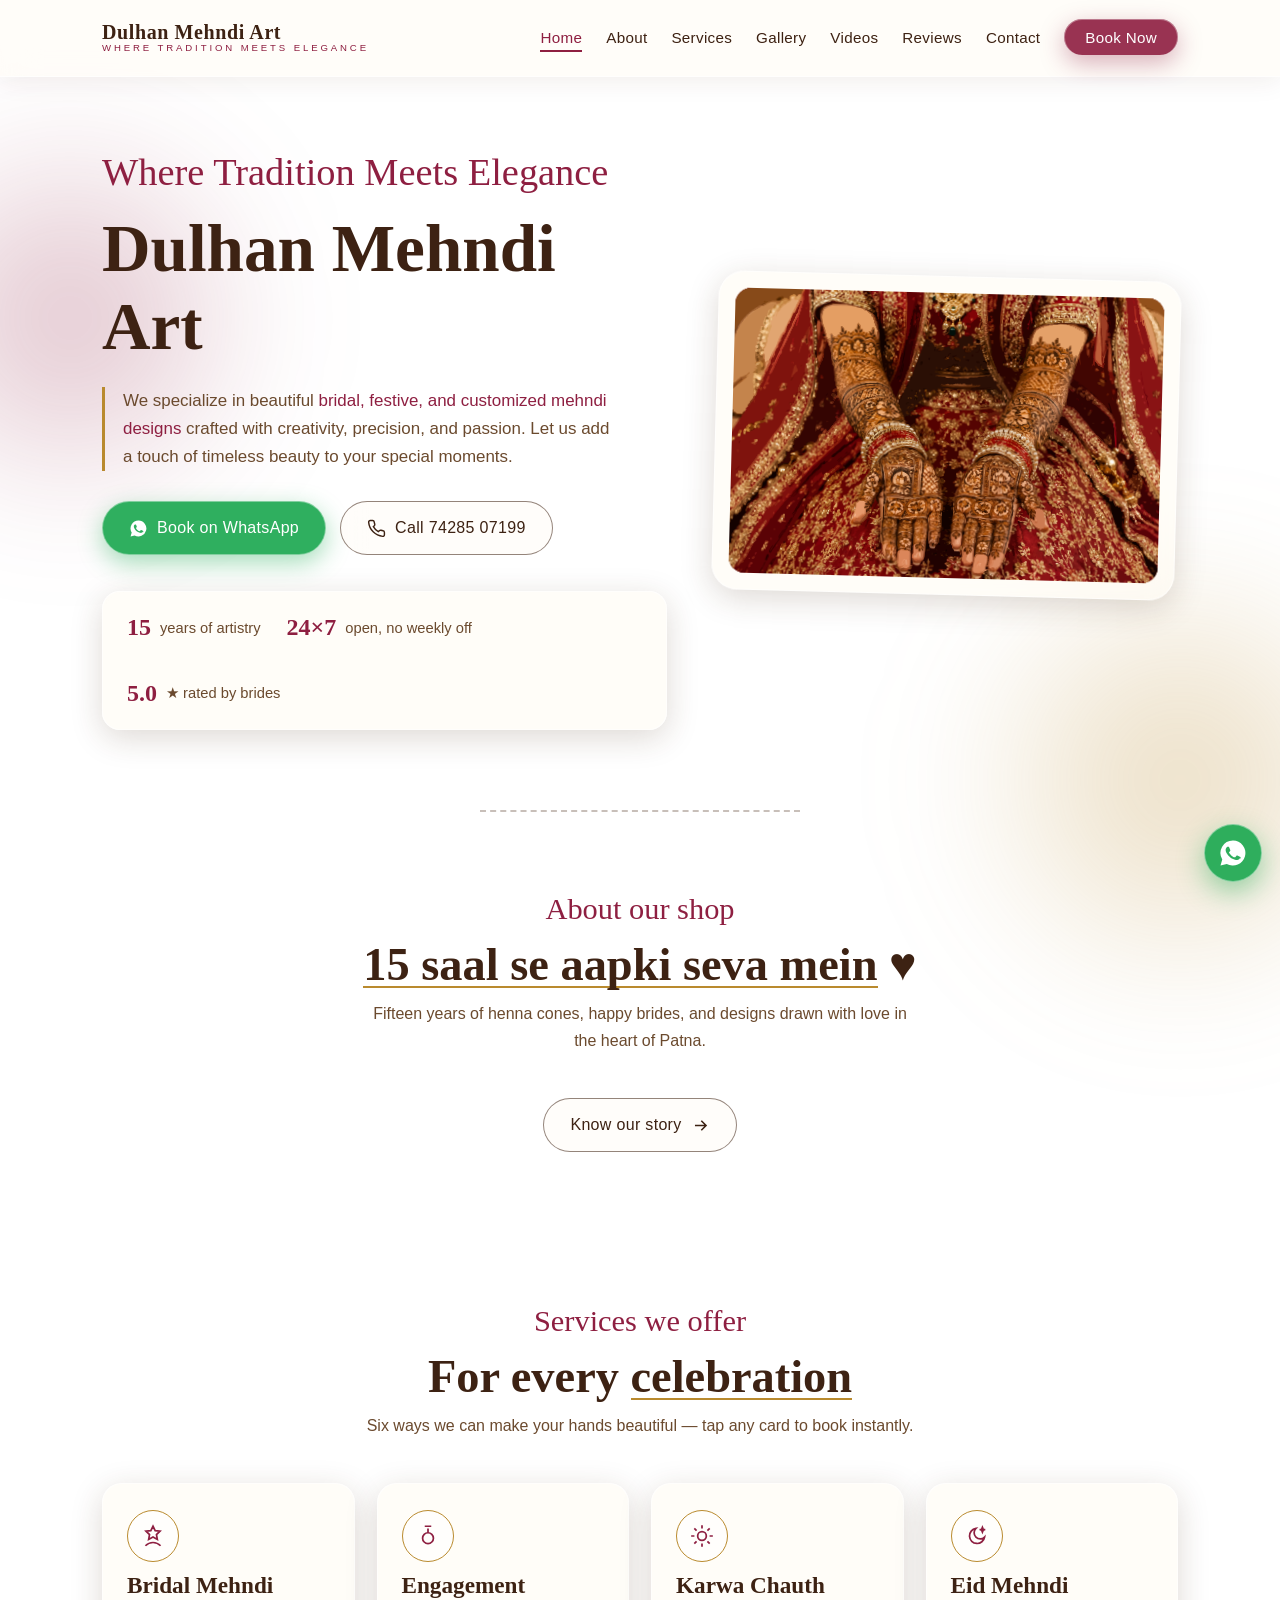
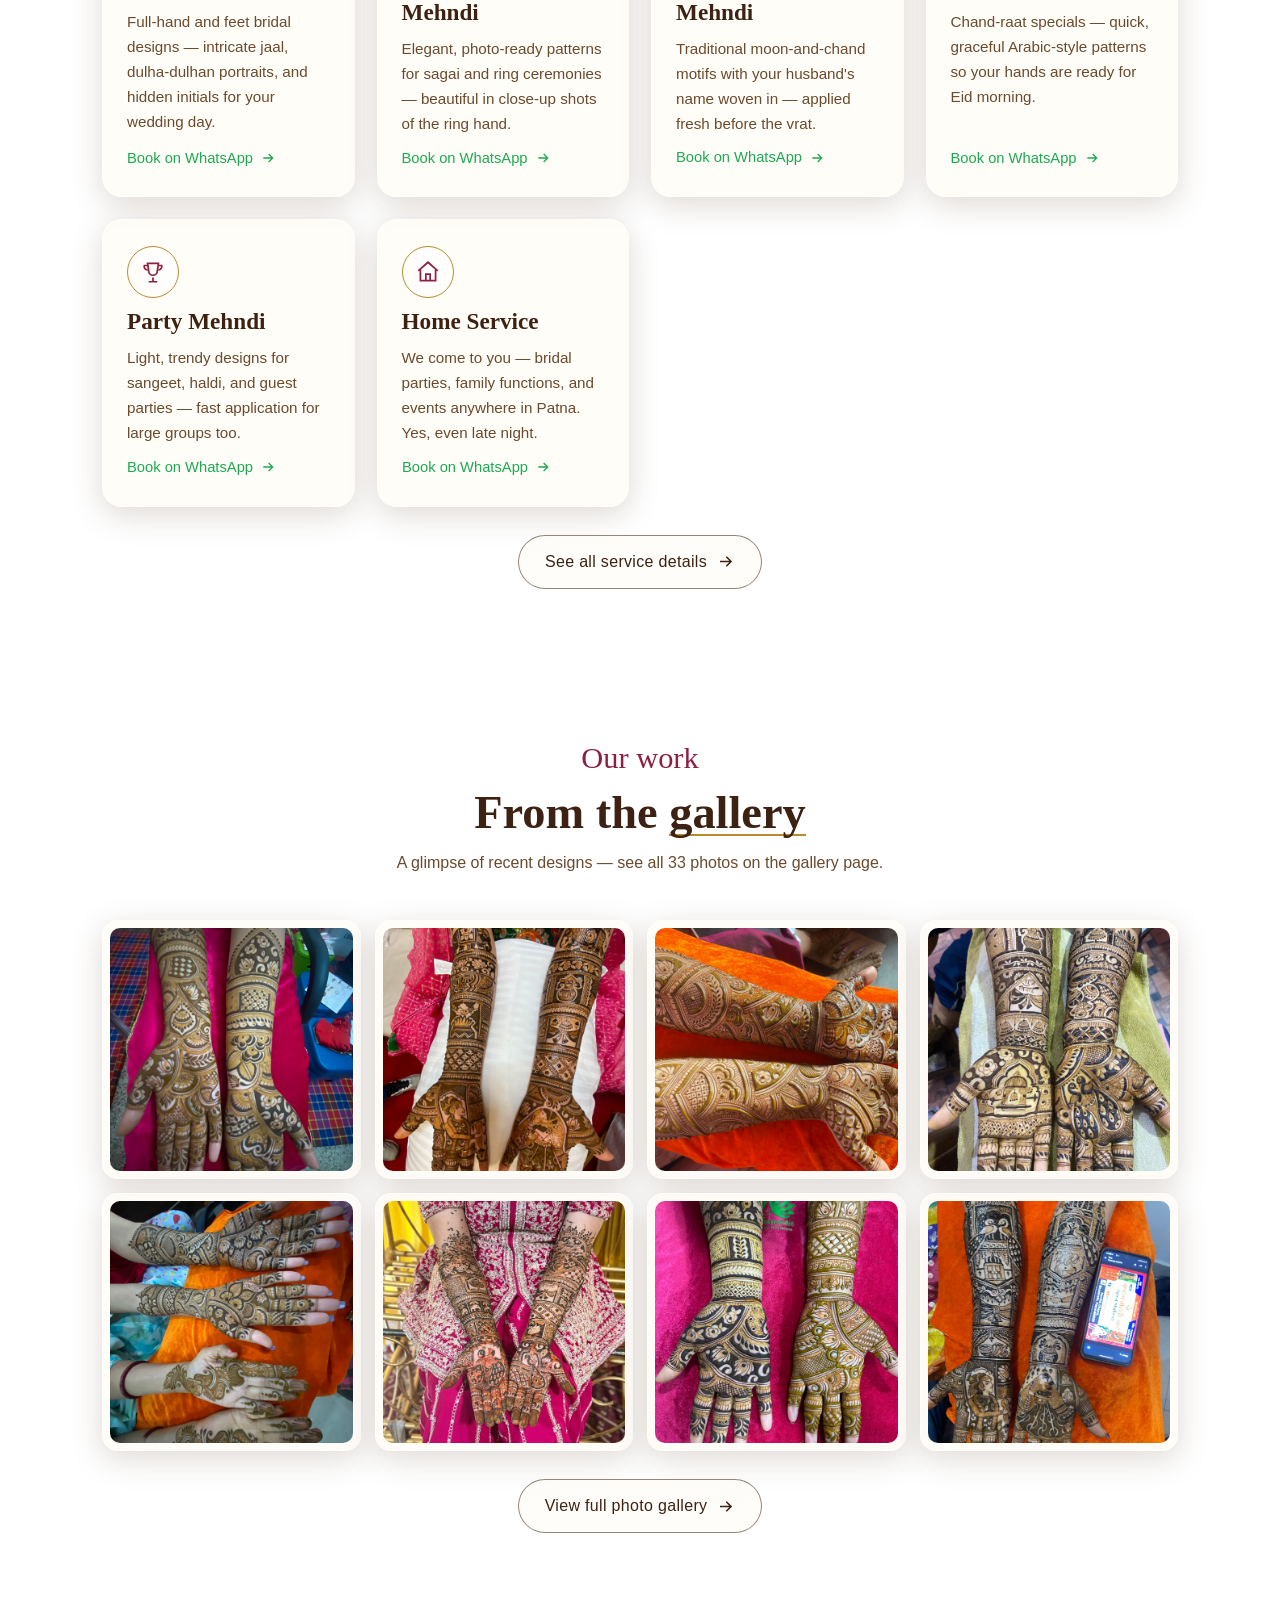
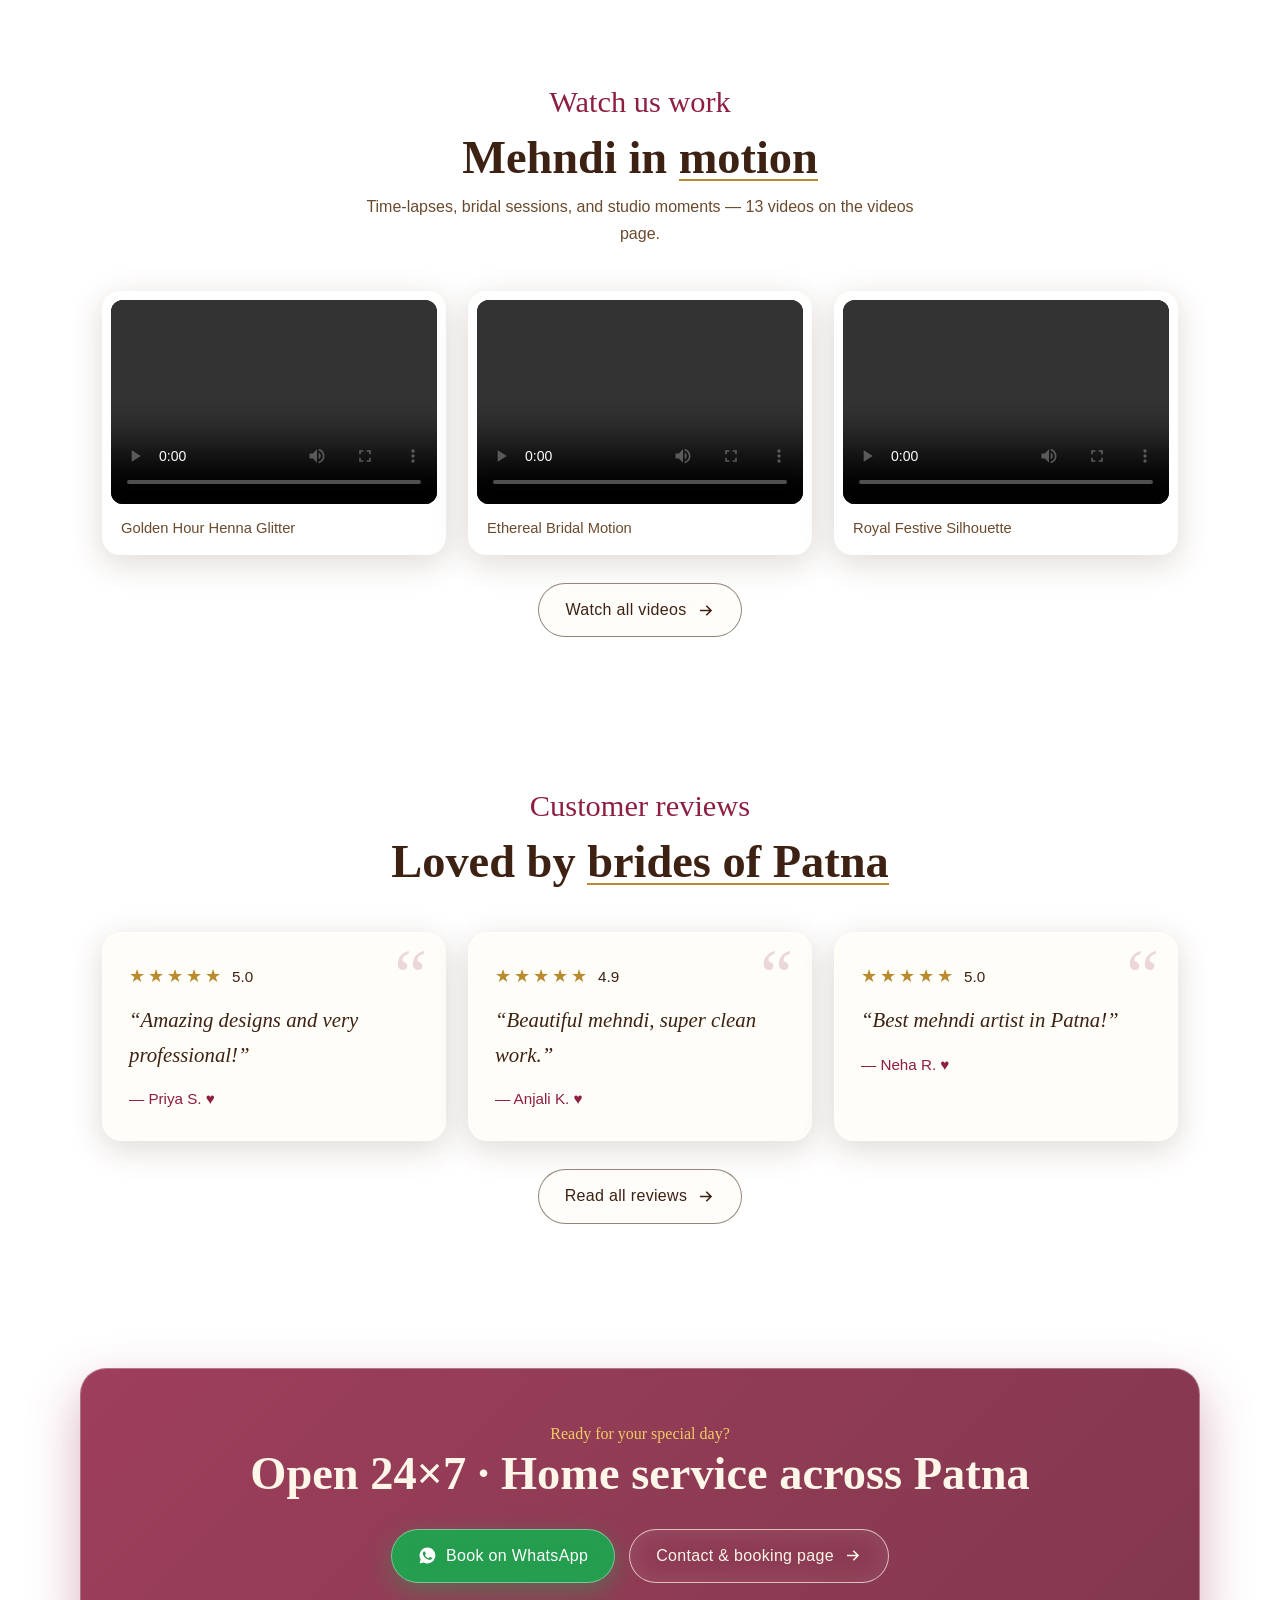
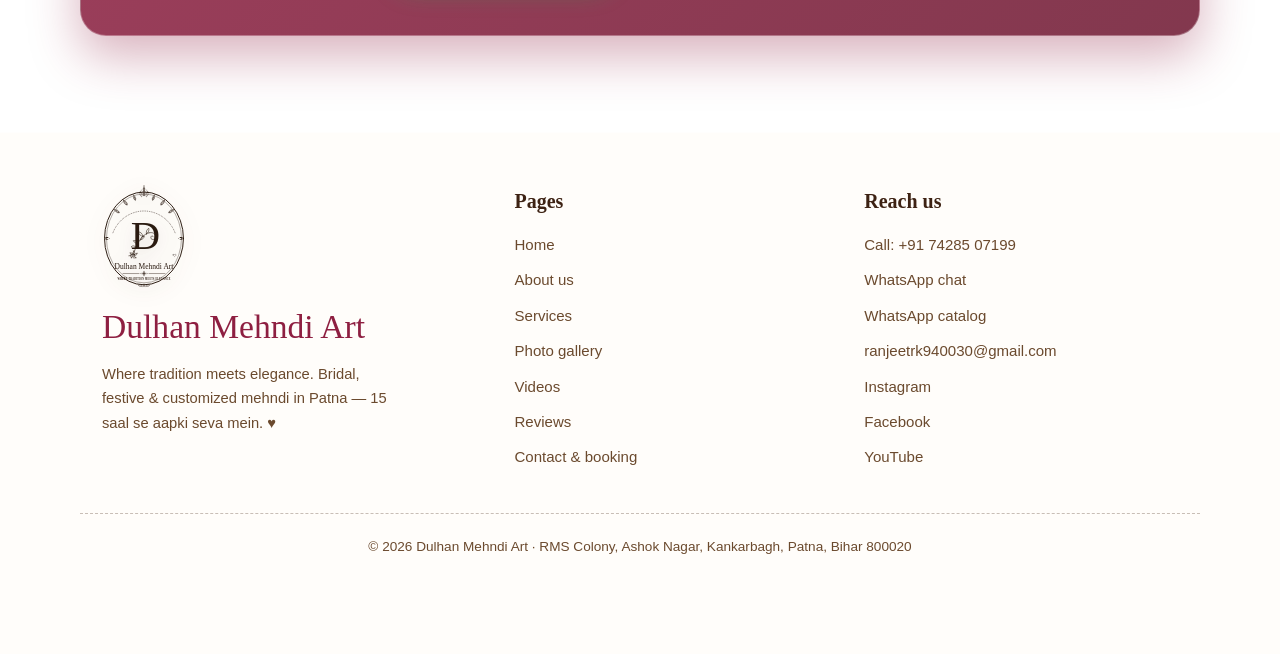
==== index.html @ 2e435063 "Initial project upload" ====
<!DOCTYPE html>
<html lang="en">
<head>
<meta charset="UTF-8">
<meta name="viewport" content="width=device-width, initial-scale=1.0">
<meta http-equiv="Content-Security-Policy" content="default-src 'self'; script-src 'self' https://www.googletagmanager.com; style-src 'self' 'unsafe-inline' https://fonts.googleapis.com; font-src https://fonts.gstatic.com; img-src 'self' data: https://*.googleusercontent.com https://*.google-analytics.com https://*.googletagmanager.com; frame-src 'self'; connect-src 'self' https://*.google-analytics.com https://*.analytics.google.com https://*.googletagmanager.com; object-src 'none'; base-uri 'self'; form-action 'self' https://wa.me">
<meta name="referrer" content="strict-origin-when-cross-origin">
<title>Dulhan Mehndi Art — Best Bridal Mehndi Artist in Patna | Home Service Available</title>
<meta name="description" content="Dulhan Mehndi Art — 15 years of beautiful bridal, engagement, Karwa Chauth, Eid and party mehndi in Patna. Open 24×7, home service available. Book on WhatsApp: +91 74285 07199.">
<meta name="keywords" content="mehndi artist patna, bridal mehndi patna, dulhan mehndi art, henna artist patna, mehndi home service patna">
<meta name="author" content="Dulhan Mehndi Art">
<meta name="robots" content="index, follow, max-image-preview:large">
<meta name="theme-color" content="#8E1F41">
<meta name="google-site-verification" content="PASTE-YOUR-VERIFICATION-CODE-HERE">
<link rel="canonical" href="https://www.dulhanmehndiart.in/">
<meta property="og:title" content="Dulhan Mehndi Art — Best Bridal Mehndi Artist in Patna | Home Service Available">
<meta property="og:description" content="Dulhan Mehndi Art — 15 years of beautiful bridal, engagement, Karwa Chauth, Eid and party mehndi in Patna. Open 24×7, home service available. Book on WhatsApp: +91 74285 07199.">
<meta property="og:type" content="website">
<meta property="og:url" content="https://www.dulhanmehndiart.in/">
<meta property="og:site_name" content="Dulhan Mehndi Art">
<meta property="og:locale" content="en_IN">
<meta property="og:image" content="https://www.dulhanmehndiart.in/og-image.png">
<meta property="og:image:width" content="1200">
<meta property="og:image:height" content="630">
<meta property="og:image:alt" content="Dulhan Mehndi Art — bridal mehndi artist in Patna">
<meta name="twitter:card" content="summary_large_image">
<meta name="twitter:title" content="Dulhan Mehndi Art — Best Bridal Mehndi Artist in Patna | Home Service Available">
<meta name="twitter:description" content="Dulhan Mehndi Art — 15 years of beautiful bridal, engagement, Karwa Chauth, Eid and party mehndi in Patna. Open 24×7, home service available. Book on WhatsApp: +91 74285 07199.">
<meta name="twitter:image" content="https://www.dulhanmehndiart.in/og-image.png">
<link rel="icon" type="image/svg+xml" href="assets/logo.svg">
<link rel="icon" type="image/x-icon" href="favicon.ico" sizes="48x48 32x32 16x16">
<link rel="icon" type="image/png" sizes="32x32" href="favicon-32x32.png">
<link rel="icon" type="image/png" sizes="16x16" href="favicon-16x16.png">
<link rel="apple-touch-icon" sizes="180x180" href="apple-touch-icon.png">
<link rel="manifest" href="site.webmanifest">
<link rel="preconnect" href="https://fonts.googleapis.com">
<link rel="preconnect" href="https://fonts.gstatic.com" crossorigin>
<link href="https://fonts.googleapis.com/css2?family=Cormorant+Garamond:ital,wght@0,400;0,500;0,600;0,700;1,400&family=Great+Vibes&family=Jost:wght@300;400;500;600&display=swap" rel="stylesheet">
<link rel="stylesheet" href="assets/style.css"><script type="application/ld+json">
{
  "@context": "https://schema.org",
  "@type": "BeautySalon",
  "@id": "https://www.dulhanmehndiart.in/#business",
  "name": "Dulhan Mehndi Art",
  "url": "https://www.dulhanmehndiart.in/",
  "image": "https://www.dulhanmehndiart.in/og-image.png",
  "logo": "https://www.dulhanmehndiart.in/android-chrome-512x512.png",
  "description": "Bridal, festive and customized mehndi (henna) designs in Patna. 15 years of experience. Home service available.",
  "telephone": "+917428507199",
  "email": "ranjeetrk940030@gmail.com",
  "address": {"@type": "PostalAddress","streetAddress": "RMS Colony, Ashok Nagar, Kankarbagh","addressLocality": "Patna","addressRegion": "Bihar","postalCode": "800020","addressCountry": "IN"},
  "geo": {"@type": "GeoCoordinates", "latitude": "25.5847", "longitude": "85.1602"},
  "areaServed": {"@type": "City", "name": "Patna"},
  "openingHoursSpecification": {"@type": "OpeningHoursSpecification", "dayOfWeek": ["Monday","Tuesday","Wednesday","Thursday","Friday","Saturday","Sunday"], "opens": "00:00", "closes": "23:59"},
  "priceRange": "\u20b9\u20b9",
  "founder": {"@type": "Person", "name": "Ranjeet"},
  "knowsAbout": ["Bridal Mehndi", "Engagement Mehndi", "Karwa Chauth Mehndi", "Eid Mehndi", "Party Mehndi", "Henna Art"],
  "sameAs": ["https://www.instagram.com/mehndiartistpatna?utm_source=qr&igsh=N3dteWVubmJrcDk3","https://www.facebook.com/share/r/1DQtiEjuzc/","https://www.youtube.com/@MEHNDIARTISTPATNA"]
}
</script>
<script src="assets/ga.js" defer></script>
</head>
<body class="ruled">
<a class="skip-link" href="#main">Skip to main content</a>
<header>
  <div class="wrap nav">
    <a class="brand" href="index.html" aria-label="Dulhan Mehndi Art — home">
      <span class="brand-name">Dulhan Mehndi Art<small>Where tradition meets elegance</small></span>
    </a>
    <button class="menu-btn" id="menuBtn" aria-label="Open menu" aria-expanded="false" aria-controls="navLinks">
      <svg viewBox="0 0 24 24" fill="none" stroke="currentColor" stroke-width="2" stroke-linecap="round"><path d="M3 6h18M3 12h18M3 18h18"/></svg>
    </button>
    <ul class="nav-links" id="navLinks">
      <li><a href="index.html" aria-current="page">Home</a></li><li><a href="about.html">About</a></li><li><a href="services.html">Services</a></li><li><a href="gallery.html">Gallery</a></li><li><a href="videos.html">Videos</a></li><li><a href="reviews.html">Reviews</a></li><li><a href="contact.html">Contact</a></li>
      <li><a class="nav-cta" href="https://wa.me/917428507199?text=Namaste%21%20I%20want%20to%20book%20a%20mehndi%20appointment." target="_blank" rel="noopener noreferrer">Book Now</a></li>
    </ul>
  </div>
</header>
<main id="main">
<section class="hero" id="home">
  <div class="wrap hero-grid">
    <div>
      <span class="script script-line">Where Tradition Meets Elegance</span>
      <h1>Dulhan Mehndi Art</h1>
      <p class="hero-quote">We specialize in beautiful <strong>bridal, festive, and customized mehndi designs</strong> crafted with creativity, precision, and passion. Let us add a touch of timeless beauty to your special moments.</p>
      <div class="hero-ctas">
        <a class="btn btn-wa" href="https://wa.me/917428507199?text=Namaste%21%20I%20want%20to%20book%20a%20mehndi%20appointment." target="_blank" rel="noopener noreferrer"><svg viewBox="0 0 24 24" fill="currentColor" aria-hidden="true"><path d="M12 2a10 10 0 0 0-8.6 15.1L2 22l5-1.3A10 10 0 1 0 12 2Zm5.4 14.1c-.2.7-1.3 1.3-1.9 1.4-.5.1-1.1.1-1.8-.1-.4-.1-.9-.3-1.6-.6-2.9-1.2-4.7-4.1-4.9-4.3-.1-.2-1.1-1.5-1.1-2.9s.7-2 1-2.3c.2-.3.5-.3.7-.3h.5c.2 0 .4 0 .6.4l.9 2.1c.1.2.1.4 0 .6l-.4.6-.4.5c-.1.1-.3.3-.1.6.2.3.8 1.3 1.7 2.1 1.2 1.1 2.2 1.4 2.5 1.5.3.1.5.1.7-.1l1-1.2c.2-.3.4-.2.7-.1l2 .9c.3.2.5.2.6.4 0 .1 0 .7-.2 1.3Z"/></svg> Book on WhatsApp</a>
        <a class="btn btn-outline" href="tel:+917428507199"><svg viewBox="0 0 24 24" fill="none" stroke="currentColor" stroke-width="1.8" aria-hidden="true"><path d="M22 16.9v3a2 2 0 0 1-2.2 2A19.8 19.8 0 0 1 2.1 4.2 2 2 0 0 1 4.1 2h3a2 2 0 0 1 2 1.7c.13.9.35 1.8.66 2.6a2 2 0 0 1-.45 2.1L8 9.7a16 16 0 0 0 6.3 6.3l1.3-1.3a2 2 0 0 1 2.1-.45c.84.31 1.71.53 2.6.66A2 2 0 0 1 22 16.9Z"/></svg> Call 74285 07199</a>
      </div>
      <div class="hero-badges glass">
        <span class="badge"><b>15</b> years of artistry</span>
        <span class="badge"><b>24&times;7</b> open, no weekly off</span>
        <span class="badge"><b>5.0</b> &#9733; rated by brides</span>
      </div>
    </div>
    <div class="hero-art glass-frame">
      <img src="assets/dulhan.svg" alt="Illustration of a dulhan (bride) in a maroon dupatta showing mehndi-covered palms" width="520" height="640" fetchpriority="high">
    </div>
  </div>
</section>

<hr class="divider">

<section class="about">
  <div class="wrap">
    <div class="sec-head">
      <span class="eyebrow">About our shop</span>
      <h2 class="sec-title"><span class="hand-u">15 saal se aapki seva mein</span> &#9829;</h2>
      <p>Fifteen years of henna cones, happy brides, and designs drawn with love in the heart of Patna.</p>
    </div>
    <div class="center"><a class="btn btn-outline" href="about.html">Know our story <svg viewBox="0 0 24 24" fill="none" stroke="currentColor" stroke-width="2" aria-hidden="true"><path d="M5 12h14M13 6l6 6-6 6"/></svg></a></div>
  </div>
</section>

<section>
  <div class="wrap">
    <div class="sec-head">
      <span class="eyebrow">Services we offer</span>
      <h2 class="sec-title">For every <span class="hand-u">celebration</span></h2>
      <p>Six ways we can make your hands beautiful — tap any card to book instantly.</p>
    </div>
    <div class="services-grid"><div class="svc">
  <span class="svc-icon"><svg viewBox="0 0 24 24" fill="none" stroke="currentColor" stroke-width="1.6"><path d="M12 3l2 4 4.5.5-3.3 3.2.8 4.5L12 13l-4 2.2.8-4.5L5.5 7.5 10 7l2-4Z"/><path d="M5 21c2-2 4-3 7-3s5 1 7 3"/></svg></span>
  <h3>Bridal Mehndi</h3>
  <p>Full-hand and feet bridal designs — intricate jaal, dulha-dulhan portraits, and hidden initials for your wedding day.</p>
  <a href="https://wa.me/917428507199?text=Namaste%21%20I%20want%20to%20book%20Bridal%20Mehndi." target="_blank" rel="noopener noreferrer">Book on WhatsApp <svg viewBox="0 0 24 24" fill="none" stroke="currentColor" stroke-width="2" aria-hidden="true"><path d="M5 12h14M13 6l6 6-6 6"/></svg></a>
</div><div class="svc">
  <span class="svc-icon"><svg viewBox="0 0 24 24" fill="none" stroke="currentColor" stroke-width="1.6"><circle cx="12" cy="14" r="5"/><path d="M12 9V5M9 3h6"/></svg></span>
  <h3>Engagement Mehndi</h3>
  <p>Elegant, photo-ready patterns for sagai and ring ceremonies — beautiful in close-up shots of the ring hand.</p>
  <a href="https://wa.me/917428507199?text=Namaste%21%20I%20want%20to%20book%20Engagement%20Mehndi." target="_blank" rel="noopener noreferrer">Book on WhatsApp <svg viewBox="0 0 24 24" fill="none" stroke="currentColor" stroke-width="2" aria-hidden="true"><path d="M5 12h14M13 6l6 6-6 6"/></svg></a>
</div><div class="svc">
  <span class="svc-icon"><svg viewBox="0 0 24 24" fill="none" stroke="currentColor" stroke-width="1.6"><circle cx="12" cy="12" r="4"/><path d="M12 2v3M12 19v3M2 12h3M19 12h3M4.9 4.9l2.1 2.1M17 17l2.1 2.1M19.1 4.9L17 7M7 17l-2.1 2.1"/></svg></span>
  <h3>Karwa Chauth Mehndi</h3>
  <p>Traditional moon-and-chand motifs with your husband's name woven in — applied fresh before the vrat.</p>
  <a href="https://wa.me/917428507199?text=Namaste%21%20I%20want%20to%20book%20Karwa%20Chauth%20Mehndi." target="_blank" rel="noopener noreferrer">Book on WhatsApp <svg viewBox="0 0 24 24" fill="none" stroke="currentColor" stroke-width="2" aria-hidden="true"><path d="M5 12h14M13 6l6 6-6 6"/></svg></a>
</div><div class="svc">
  <span class="svc-icon"><svg viewBox="0 0 24 24" fill="none" stroke="currentColor" stroke-width="1.6"><path d="M19 13A7 7 0 1 1 11 5a5.5 5.5 0 0 0 8 8Z"/><path d="M17 4l.7 1.8L19.5 6l-1.8.7L17 8.5l-.7-1.8L14.5 6l1.8-.2L17 4Z"/></svg></span>
  <h3>Eid Mehndi</h3>
  <p>Chand-raat specials — quick, graceful Arabic-style patterns so your hands are ready for Eid morning.</p>
  <a href="https://wa.me/917428507199?text=Namaste%21%20I%20want%20to%20book%20Eid%20Mehndi." target="_blank" rel="noopener noreferrer">Book on WhatsApp <svg viewBox="0 0 24 24" fill="none" stroke="currentColor" stroke-width="2" aria-hidden="true"><path d="M5 12h14M13 6l6 6-6 6"/></svg></a>
</div><div class="svc">
  <span class="svc-icon"><svg viewBox="0 0 24 24" fill="none" stroke="currentColor" stroke-width="1.6"><path d="M8 21h8M12 17v4M7 4h10l-1 7a4 4 0 0 1-8 0L7 4Z"/><path d="M7 6H4a3 3 0 0 0 3 4M17 6h3a3 3 0 0 1-3 4"/></svg></span>
  <h3>Party Mehndi</h3>
  <p>Light, trendy designs for sangeet, haldi, and guest parties — fast application for large groups too.</p>
  <a href="https://wa.me/917428507199?text=Namaste%21%20I%20want%20to%20book%20Party%20Mehndi." target="_blank" rel="noopener noreferrer">Book on WhatsApp <svg viewBox="0 0 24 24" fill="none" stroke="currentColor" stroke-width="2" aria-hidden="true"><path d="M5 12h14M13 6l6 6-6 6"/></svg></a>
</div><div class="svc">
  <span class="svc-icon"><svg viewBox="0 0 24 24" fill="none" stroke="currentColor" stroke-width="1.6"><path d="M3 11l9-8 9 8"/><path d="M5 10v10h14V10"/><path d="M10 20v-6h4v6"/></svg></span>
  <h3>Home Service</h3>
  <p>We come to you — bridal parties, family functions, and events anywhere in Patna. Yes, even late night.</p>
  <a href="https://wa.me/917428507199?text=Namaste%21%20I%20want%20to%20book%20Home%20Service." target="_blank" rel="noopener noreferrer">Book on WhatsApp <svg viewBox="0 0 24 24" fill="none" stroke="currentColor" stroke-width="2" aria-hidden="true"><path d="M5 12h14M13 6l6 6-6 6"/></svg></a>
</div></div>
    <div class="center mt"><a class="btn btn-outline" href="services.html">See all service details <svg viewBox="0 0 24 24" fill="none" stroke="currentColor" stroke-width="2" aria-hidden="true"><path d="M5 12h14M13 6l6 6-6 6"/></svg></a></div>
  </div>
</section>

<section class="gallery">
  <div class="wrap">
    <div class="sec-head">
      <span class="eyebrow">Our work</span>
      <h2 class="sec-title">From the <span class="hand-u">gallery</span></h2>
      <p>A glimpse of recent designs — see all 33 photos on the gallery page.</p>
    </div>
    <div class="gp-grid"><a class="gp" href="gallery.html"><img loading="lazy" alt="Mehndi design preview 1" src="assets/photos/Classic_Bridal_Cuff_Art.jpg" data-ph="1"></a><a class="gp" href="gallery.html"><img loading="lazy" alt="Mehndi design preview 2" src="assets/photos/Contemporary_Minimalist_Henna.jpg" data-ph="1"></a><a class="gp" href="gallery.html"><img loading="lazy" alt="Mehndi design preview 3" src="assets/photos/Ethereal_Peacock_Motif_Design.jpg" data-ph="1"></a><a class="gp" href="gallery.html"><img loading="lazy" alt="Mehndi design preview 4" src="assets/photos/Graceful_Vine_Forearm_Art.jpg" data-ph="1"></a><a class="gp" href="gallery.html"><img loading="lazy" alt="Mehndi design preview 5" src="assets/photos/Intricate_Radha_Krishna_Saga.jpg" data-ph="1"></a><a class="gp" href="gallery.html"><img loading="lazy" alt="Mehndi design preview 6" src="assets/photos/Majestic_Mandala_Hand_Art.jpg" data-ph="1"></a><a class="gp" href="gallery.html"><img loading="lazy" alt="Mehndi design preview 7" src="assets/photos/Royal Lotus Architecture.jpg" data-ph="1"></a><a class="gp" href="gallery.html"><img loading="lazy" alt="Mehndi design preview 8" src="assets/photos/The Royal Wedding Saga.jpg" data-ph="1"></a></div>
    <div class="center mt"><a class="btn btn-outline" href="gallery.html">View full photo gallery <svg viewBox="0 0 24 24" fill="none" stroke="currentColor" stroke-width="2" aria-hidden="true"><path d="M5 12h14M13 6l6 6-6 6"/></svg></a></div>
  </div>
</section>

<section>
  <div class="wrap">
    <div class="sec-head">
      <span class="eyebrow">Watch us work</span>
      <h2 class="sec-title">Mehndi in <span class="hand-u">motion</span></h2>
      <p>Time-lapses, bridal sessions, and studio moments — 13 videos on the videos page.</p>
    </div>
    <div class="vid-embed-grid"><div class="vframe"><video controls preload="metadata" playsinline src="assets/videos/Golden Hour Henna Glitter.mp4" title="Golden Hour Henna Glitter"></video><p>Golden Hour Henna Glitter</p></div><div class="vframe"><video controls preload="metadata" playsinline src="assets/videos/Ethereal Bridal Motion.mp4" title="Ethereal Bridal Motion"></video><p>Ethereal Bridal Motion</p></div><div class="vframe"><video controls preload="metadata" playsinline src="assets/videos/Royal Festive Silhouette.mp4" title="Royal Festive Silhouette"></video><p>Royal Festive Silhouette</p></div></div>
    <div class="center mt"><a class="btn btn-outline" href="videos.html">Watch all videos <svg viewBox="0 0 24 24" fill="none" stroke="currentColor" stroke-width="2" aria-hidden="true"><path d="M5 12h14M13 6l6 6-6 6"/></svg></a></div>
  </div>
</section>

<section class="timings">
  <div class="wrap">
    <div class="sec-head">
      <span class="eyebrow">Customer reviews</span>
      <h2 class="sec-title">Loved by <span class="hand-u">brides of Patna</span></h2>
    </div>
    <div class="reviews-grid">
  <div class="review"><div class="stars" aria-label="Rated 5.0 out of 5">&#9733;&#9733;&#9733;&#9733;&#9733;<b>5.0</b></div><blockquote>&ldquo;Amazing designs and very professional!&rdquo;</blockquote><cite>&mdash; Priya S. &#9829;</cite></div>
  <div class="review"><div class="stars" aria-label="Rated 4.9 out of 5">&#9733;&#9733;&#9733;&#9733;&#9733;<b>4.9</b></div><blockquote>&ldquo;Beautiful mehndi, super clean work.&rdquo;</blockquote><cite>&mdash; Anjali K. &#9829;</cite></div>
  <div class="review"><div class="stars" aria-label="Rated 5.0 out of 5">&#9733;&#9733;&#9733;&#9733;&#9733;<b>5.0</b></div><blockquote>&ldquo;Best mehndi artist in Patna!&rdquo;</blockquote><cite>&mdash; Neha R. &#9829;</cite></div>
</div>
    <div class="center mt"><a class="btn btn-outline" href="reviews.html">Read all reviews <svg viewBox="0 0 24 24" fill="none" stroke="currentColor" stroke-width="2" aria-hidden="true"><path d="M5 12h14M13 6l6 6-6 6"/></svg></a></div>
  </div>
</section>

<section class="cta-strip">
  <div class="wrap center">
    <span class="script script-line">Ready for your special day?</span>
    <h2 class="sec-title">Open 24&times;7 &middot; Home service across Patna</h2>
    <div class="hero-ctas center-flex mt">
      <a class="btn btn-wa" href="https://wa.me/917428507199?text=Namaste%21%20I%20want%20to%20book%20a%20mehndi%20appointment." target="_blank" rel="noopener noreferrer"><svg viewBox="0 0 24 24" fill="currentColor" aria-hidden="true"><path d="M12 2a10 10 0 0 0-8.6 15.1L2 22l5-1.3A10 10 0 1 0 12 2Zm5.4 14.1c-.2.7-1.3 1.3-1.9 1.4-.5.1-1.1.1-1.8-.1-.4-.1-.9-.3-1.6-.6-2.9-1.2-4.7-4.1-4.9-4.3-.1-.2-1.1-1.5-1.1-2.9s.7-2 1-2.3c.2-.3.5-.3.7-.3h.5c.2 0 .4 0 .6.4l.9 2.1c.1.2.1.4 0 .6l-.4.6-.4.5c-.1.1-.3.3-.1.6.2.3.8 1.3 1.7 2.1 1.2 1.1 2.2 1.4 2.5 1.5.3.1.5.1.7-.1l1-1.2c.2-.3.4-.2.7-.1l2 .9c.3.2.5.2.6.4 0 .1 0 .7-.2 1.3Z"/></svg> Book on WhatsApp</a>
      <a class="btn btn-outline" href="contact.html">Contact &amp; booking page <svg viewBox="0 0 24 24" fill="none" stroke="currentColor" stroke-width="2" aria-hidden="true"><path d="M5 12h14M13 6l6 6-6 6"/></svg></a>
    </div>
  </div>
</section>
</main>
<footer>
  <div class="wrap foot-grid">
    <div class="foot-brand">
      <img class="foot-logo" src="assets/logo.svg" alt="" width="84" height="104" loading="lazy" decoding="async">
      <span class="script">Dulhan Mehndi Art</span>
      <p>Where tradition meets elegance. Bridal, festive &amp; customized mehndi in Patna — 15 saal se aapki seva mein. &#9829;</p>
    </div>
    <div>
      <h4>Pages</h4>
      <ul>
        <li><a href="index.html">Home</a></li>
        <li><a href="about.html">About us</a></li>
        <li><a href="services.html">Services</a></li>
        <li><a href="gallery.html">Photo gallery</a></li>
        <li><a href="videos.html">Videos</a></li>
        <li><a href="reviews.html">Reviews</a></li>
        <li><a href="contact.html">Contact &amp; booking</a></li>
      </ul>
    </div>
    <div>
      <h4>Reach us</h4>
      <ul>
        <li><a href="tel:+917428507199">Call: +91 74285 07199</a></li>
        <li><a href="https://wa.me/917428507199" target="_blank" rel="noopener noreferrer">WhatsApp chat</a></li>
        <li><a href="https://wa.me/c/917428507199" target="_blank" rel="noopener noreferrer">WhatsApp catalog</a></li>
        <li><a href="mailto:ranjeetrk940030@gmail.com">ranjeetrk940030@gmail.com</a></li>
        <li><a href="https://www.instagram.com/mehndiartistpatna?utm_source=qr&igsh=N3dteWVubmJrcDk3" target="_blank" rel="noopener noreferrer">Instagram</a></li>
        <li><a href="https://www.facebook.com/share/r/1DQtiEjuzc/" target="_blank" rel="noopener noreferrer">Facebook</a></li>
        <li><a href="https://www.youtube.com/@MEHNDIARTISTPATNA" target="_blank" rel="noopener noreferrer">YouTube</a></li>
      </ul>
    </div>
  </div>
  <p class="wrap copyright">&copy; <span id="year"></span> Dulhan Mehndi Art &middot; RMS Colony, Ashok Nagar, Kankarbagh, Patna, Bihar 800020</p>
</footer>
<a class="wa-float" href="https://wa.me/917428507199?text=Namaste%21%20I%20want%20to%20book%20a%20mehndi%20appointment." target="_blank" rel="noopener noreferrer" aria-label="Chat on WhatsApp"><svg viewBox="0 0 24 24" fill="currentColor" aria-hidden="true"><path d="M12 2a10 10 0 0 0-8.6 15.1L2 22l5-1.3A10 10 0 1 0 12 2Zm5.4 14.1c-.2.7-1.3 1.3-1.9 1.4-.5.1-1.1.1-1.8-.1-.4-.1-.9-.3-1.6-.6-2.9-1.2-4.7-4.1-4.9-4.3-.1-.2-1.1-1.5-1.1-2.9s.7-2 1-2.3c.2-.3.5-.3.7-.3h.5c.2 0 .4 0 .6.4l.9 2.1c.1.2.1.4 0 .6l-.4.6-.4.5c-.1.1-.3.3-.1.6.2.3.8 1.3 1.7 2.1 1.2 1.1 2.2 1.4 2.5 1.5.3.1.5.1.7-.1l1-1.2c.2-.3.4-.2.7-.1l2 .9c.3.2.5.2.6.4 0 .1 0 .7-.2 1.3Z"/></svg></a>
<a class="book-bar" href="https://wa.me/917428507199?text=Namaste%21%20I%20want%20to%20book%20a%20mehndi%20appointment." target="_blank" rel="noopener noreferrer">&#9829; Book your mehndi on WhatsApp</a>
<script src="assets/main.js" defer></script>
</body>
</html>
---- assets/style.css ----
/* ============================================================
   Dulhan Mehndi Art — glassmorphism theme
   Frosted glass cards floating over a warm henna-toned gradient
   ============================================================ */
:root {
  --ink: #3d2213;
  --ink-soft: #6b4a2e;
  --maroon: #8e1f41;
  --maroon-deep: #6e1731;
  --gold: #b98a2e;
  --leaf: #5a7248;
  --wa: #1ea952;
  --glass: rgba(255, 251, 243, 0.55);
  --glass-strong: rgba(255, 251, 243, 0.72);
  --glass-border: rgba(255, 255, 255, 0.65);
  --glass-shadow: 0 8px 32px rgba(74, 44, 23, 0.18);
  --blur: blur(16px);
}
* {
  margin: 0;
  padding: 0;
  box-sizing: border-box;
}
html {
  scroll-behavior: smooth;
}
@media (prefers-reduced-motion: reduce) {
  html {
    scroll-behavior: auto;
  }
  *,
  *::before,
  *::after {
    animation-duration: 0.01ms !important;
    animation-iteration-count: 1 !important;
    transition-duration: 0.01ms !important;
  }
}
body {
  font-family: "Jost", sans-serif;
  font-weight: 300;
  color: var(--ink);
  line-height: 1.65;
  overflow-x: hidden;
  min-block-size: 100vh;
  background:
    radial-gradient(
      1100px 600px at 85% -10%,
      rgba(185, 138, 46, 0.28),
      transparent 60%
    ),
    radial-gradient(
      900px 700px at -10% 30%,
      rgba(142, 31, 65, 0.22),
      transparent 55%
    ),
    radial-gradient(
      800px 600px at 100% 85%,
      rgba(90, 114, 72, 0.2),
      transparent 55%
    ),
    linear-gradient(160deg, #fdf6e9 0%, #f7e8d4 45%, #f2dcc4 100%);
  background-attachment: fixed;
}
/* soft floating blobs behind the glass */
body::before,
body::after {
  content: "";
  position: fixed;
  border-radius: 50%;
  z-index: -1;
  pointer-events: none;
  filter: blur(60px);
}
body::before {
  inline-size: 420px;
  block-size: 420px;
  top: 12%;
  left: -140px;
  background: radial-gradient(circle, rgba(142, 31, 65, 0.3), transparent 70%);
}
body::after {
  width: 480px;
  height: 480px;
  bottom: -120px;
  right: -140px;
  background: radial-gradient(
    circle,
    rgba(185, 138, 46, 0.32),
    transparent 70%
  );
}
h1,
h2,
h3 {
  font-family: "Cormorant Garamond", serif;
  font-weight: 600;
  line-height: 1.15;
}
.script {
  font-family: "Great Vibes", cursive;
  font-weight: 400;
}
a {
  color: var(--maroon);
}
img {
  max-width: 100%;
  display: block;
}
.wrap {
  max-width: 1120px;
  margin: 0 auto;
  padding: 0 22px;
}
section {
  padding: 72px 0;
  position: relative;
}
.divider {
  border: none;
  border-top: 2px dashed rgba(74, 44, 23, 0.3);
  width: min(320px, 70%);
  margin: 0 auto;
}
.eyebrow {
  font-family: "Great Vibes", cursive;
  font-size: 1.9rem;
  color: var(--maroon);
  display: block;
  margin-bottom: 0.2rem;
}
.sec-title {
  font-size: clamp(2rem, 4.5vw, 2.9rem);
  color: var(--ink);
}
.sec-title u,
.hand-u {
  text-decoration: none;
  background-image: linear-gradient(var(--gold), var(--gold));
  background-repeat: no-repeat;
  background-size: 100% 2px;
  background-position: 0 96%;
}
.sec-head {
  text-align: center;
  margin-bottom: 44px;
}
.sec-head p {
  max-width: 560px;
  margin: 10px auto 0;
  color: var(--ink-soft);
}
.center {
  text-align: center;
}
.center-flex {
  display: flex;
  gap: 14px;
  flex-wrap: wrap;
  justify-content: center;
}
.mt {
  margin-top: 28px;
}

/* ---------- reusable glass surfaces ---------- */
.glass,
.svc,
.review,
.time-card,
.about-card,
.form-card,
.vframe,
.masonry figure,
.gp,
.c-panel {
  background: var(--glass);
  -webkit-backdrop-filter: var(--blur);
  backdrop-filter: var(--blur);
  border: 1px solid var(--glass-border);
  box-shadow: var(--glass-shadow);
}

/* ---------- header ---------- */
header {
  position: sticky;
  top: 0;
  z-index: 100;
  background: rgba(255, 251, 243, 0.5);
  -webkit-backdrop-filter: blur(18px) saturate(1.4);
  backdrop-filter: blur(18px) saturate(1.4);
  border-bottom: 1px solid rgba(255, 255, 255, 0.6);
  box-shadow: 0 4px 24px rgba(74, 44, 23, 0.08);
}
.nav {
  display: flex;
  align-items: center;
  justify-content: space-between;
  height: 76px;
}
.brand {
  display: flex;
  align-items: center;
  gap: 12px;
  text-decoration: none;
  color: var(--ink);
}
.brand-logo {
  width: 52px;
  height: 64px;
  object-fit: contain;
  flex: none;
  filter: drop-shadow(0 2px 6px rgba(74, 44, 23, 0.25));
}
.brand-mark {
  display: none;
}
.brand-name {
  font-family: "Cormorant Garamond", serif;
  font-size: 1.25rem;
  font-weight: 700;
  letter-spacing: 0.03em;
  line-height: 1.05;
}
.brand-name small {
  display: block;
  font-family: "Jost", sans-serif;
  font-weight: 400;
  font-size: 0.6rem;
  letter-spacing: 0.3em;
  color: var(--maroon);
  text-transform: uppercase;
}
.nav-links {
  display: flex;
  gap: 24px;
  list-style: none;
  align-items: center;
}
.nav-links a {
  text-decoration: none;
  color: var(--ink);
  font-weight: 400;
  font-size: 0.95rem;
  letter-spacing: 0.02em;
  border-bottom: 2px solid transparent;
  padding: 4px 0;
  transition:
    border-color 0.25s,
    color 0.25s;
}
.nav-links a:hover,
.nav-links a:focus-visible {
  color: var(--maroon);
  border-bottom-color: var(--gold);
}
.nav-links a[aria-current="page"] {
  color: var(--maroon);
  border-bottom-color: var(--maroon);
}
.nav-cta {
  background: rgba(142, 31, 65, 0.9);
  color: #fff !important;
  border-radius: 999px;
  padding: 9px 20px !important;
  border-bottom: none !important;
  -webkit-backdrop-filter: var(--blur);
  backdrop-filter: var(--blur);
  border: 1px solid rgba(255, 255, 255, 0.35);
  box-shadow: 0 8px 24px rgba(142, 31, 65, 0.35);
}
.nav-cta:hover {
  background: var(--maroon-deep);
}
.menu-btn {
  display: none;
  background: none;
  border: none;
  cursor: pointer;
  padding: 8px;
  color: var(--ink);
}
.menu-btn svg {
  width: 26px;
  height: 26px;
}
@media (max-width: 940px) {
  .menu-btn {
    display: block;
  }
  .nav-links {
    position: fixed;
    inset: 76px 0 auto 0;
    background: rgba(255, 251, 243, 0.85);
    -webkit-backdrop-filter: blur(24px);
    backdrop-filter: blur(24px);
    flex-direction: column;
    padding: 26px 0 32px;
    gap: 20px;
    border-bottom: 1px solid rgba(255, 255, 255, 0.6);
    transform: translateY(-130%);
    transition: transform 0.35s ease;
    box-shadow: 0 20px 40px rgba(74, 44, 23, 0.2);
  }
  .nav-links.open {
    transform: translateY(0);
  }
}

/* ---------- hero (landing) ---------- */
.hero {
  padding: 64px 0 80px;
  overflow: hidden;
}
.hero-grid {
  display: grid;
  grid-template-columns: 1.1fr 0.9fr;
  gap: 48px;
  align-items: center;
}
.hero-logo {
  width: 170px;
  height: auto;
  margin-bottom: 18px;
  filter: drop-shadow(0 8px 20px rgba(74, 44, 23, 0.25));
}
.hero h1 {
  font-size: clamp(2.6rem, 6vw, 4.2rem);
  font-weight: 700;
}
.hero .script-line {
  font-size: clamp(1.7rem, 3.4vw, 2.4rem);
  color: var(--maroon);
  display: block;
  margin-bottom: 6px;
}
.hero-quote {
  margin: 22px 0 30px;
  max-width: 520px;
  color: var(--ink-soft);
  border-left: 3px solid var(--gold);
  padding-left: 18px;
  font-size: 1.06rem;
}
.hero-quote strong {
  color: var(--maroon);
  font-weight: 500;
}
.hero-ctas {
  display: flex;
  gap: 14px;
  flex-wrap: wrap;
}
.btn {
  display: inline-flex;
  align-items: center;
  gap: 9px;
  padding: 13px 26px;
  border-radius: 999px;
  text-decoration: none;
  font-weight: 500;
  font-size: 1rem;
  letter-spacing: 0.02em;
  transition:
    transform 0.2s,
    box-shadow 0.2s,
    background 0.2s;
  border: 1px solid rgba(255, 255, 255, 0.4);
  cursor: pointer;
  font-family: "Jost", sans-serif;
  -webkit-backdrop-filter: var(--blur);
  backdrop-filter: var(--blur);
}
.btn:hover {
  transform: translateY(-2px);
}
.btn-wa {
  background: rgba(30, 169, 82, 0.92);
  color: #fff;
  box-shadow: 0 8px 24px rgba(30, 169, 82, 0.4);
}
.btn-wa:hover {
  background: #178a43;
}
.btn-outline {
  background: rgba(255, 251, 243, 0.45);
  color: var(--ink);
  border: 1.5px solid rgba(61, 34, 19, 0.55);
}
.btn-outline:hover {
  background: rgba(61, 34, 19, 0.85);
  color: #fdf6e9;
}
.btn svg {
  width: 19px;
  height: 19px;
  flex: none;
}
.hero-badges {
  display: flex;
  gap: 26px;
  margin-top: 36px;
  flex-wrap: wrap;
  border-radius: 18px;
  padding: 16px 24px;
  width: fit-content;
}
.badge {
  display: flex;
  align-items: center;
  gap: 9px;
  font-size: 0.92rem;
  color: var(--ink-soft);
}
.badge b {
  font-family: "Cormorant Garamond", serif;
  font-size: 1.5rem;
  color: var(--maroon);
  font-weight: 700;
}
.hero-art {
  position: relative;
  display: grid;
  place-items: center;
}
.glass-frame {
  border-radius: 26px;
  padding: 16px;
  background: var(--glass);
  -webkit-backdrop-filter: var(--blur);
  backdrop-filter: var(--blur);
  border: 1px solid var(--glass-border);
  box-shadow: var(--glass-shadow);
  transform: rotate(1.5deg);
  transition: transform 0.35s ease;
}
.glass-frame:hover {
  transform: rotate(0deg) scale(1.01);
}
.glass-frame img {
  width: min(430px, 80vw);
  height: auto;
  border-radius: 16px;
}
@media (max-width: 880px) {
  .hero-grid {
    grid-template-columns: 1fr;
  }
  .hero-logo {
    margin-inline: auto;
  }
  .hero .script-line,
  .hero h1 {
    text-align: center;
  }
  .hero-quote {
    margin-inline: auto;
  }
  .hero-ctas,
  .hero-badges {
    justify-content: center;
    margin-inline: auto;
  }
  .hero-art {
    order: 2;
  }
}

/* ---------- page hero (subpages) ---------- */
.page-hero {
  padding: 56px 0 44px;
  text-align: center;
  position: relative;
}
.page-hero .script-line {
  font-family: "Great Vibes", cursive;
  font-size: clamp(1.7rem, 3.2vw, 2.3rem);
  color: var(--maroon);
  display: block;
  margin-bottom: 4px;
}
.page-hero h1 {
  font-size: clamp(2.2rem, 5vw, 3.4rem);
  font-weight: 700;
}
.page-hero p {
  max-width: 580px;
  margin: 12px auto 0;
  color: var(--ink-soft);
}
.page-hero .wrap {
  background: var(--glass);
  -webkit-backdrop-filter: var(--blur);
  backdrop-filter: var(--blur);
  border: 1px solid var(--glass-border);
  box-shadow: var(--glass-shadow);
  border-radius: 24px;
  padding: 44px 26px;
  max-width: 900px;
}
.crumbs {
  margin-top: 18px;
  font-size: 0.88rem;
  color: var(--ink-soft);
}
.crumbs a {
  color: var(--maroon);
  text-decoration: none;
}
.crumbs a:hover {
  text-decoration: underline;
}
.crumbs span {
  margin: 0 4px;
}

/* ---------- about ---------- */
.about-grid {
  display: grid;
  grid-template-columns: 1fr 1fr;
  gap: 44px;
  align-items: center;
}
.about-card {
  border-radius: 20px;
  padding: 34px;
  position: relative;
}
.about-card::before {
  content: "";
  position: absolute;
  inset: 9px;
  border: 1px dashed rgba(142, 31, 65, 0.4);
  border-radius: 14px;
  pointer-events: none;
}
.about-card h3 {
  font-size: 1.6rem;
  margin-bottom: 10px;
}
.about-list {
  list-style: none;
  margin-top: 16px;
}
.about-list li {
  padding: 7px 0;
  display: flex;
  gap: 11px;
  align-items: flex-start;
}
.about-list .heart {
  color: var(--maroon);
  flex: none;
  margin-top: 2px;
}
.big-15 {
  font-family: "Cormorant Garamond", serif;
  font-size: clamp(4.5rem, 9vw, 7rem);
  font-weight: 700;
  color: var(--maroon);
  line-height: 1;
}
.about-copy .script {
  font-size: 2rem;
  color: var(--gold);
}
@media (max-width: 820px) {
  .about-grid {
    grid-template-columns: 1fr;
  }
}

/* ---------- services ---------- */
.services-grid {
  display: grid;
  grid-template-columns: repeat(auto-fit, minmax(250px, 1fr));
  gap: 22px;
}
.svc {
  border-radius: 20px;
  padding: 26px 24px;
  display: flex;
  flex-direction: column;
  gap: 10px;
  transition:
    transform 0.25s,
    box-shadow 0.25s,
    background 0.25s;
}
.svc:hover {
  transform: translateY(-6px);
  background: var(--glass-strong);
  box-shadow: 0 16px 44px rgba(74, 44, 23, 0.24);
}
.svc-icon {
  width: 52px;
  height: 52px;
  border-radius: 50%;
  background: rgba(255, 255, 255, 0.55);
  border: 1.5px solid var(--gold);
  display: grid;
  place-items: center;
  color: var(--maroon);
}
.svc-icon svg {
  width: 26px;
  height: 26px;
}
.svc h3 {
  font-size: 1.45rem;
}
.svc p {
  color: var(--ink-soft);
  font-size: 0.95rem;
  flex: 1;
}
.svc a {
  font-weight: 500;
  text-decoration: none;
  font-size: 0.92rem;
  color: var(--wa);
  display: inline-flex;
  align-items: center;
  gap: 7px;
}
.svc a:hover {
  text-decoration: underline;
}
.svc a svg {
  width: 16px;
  height: 16px;
}

/* ---------- gallery ---------- */
.masonry {
  columns: 4 240px;
  column-gap: 14px;
}
.masonry figure {
  break-inside: avoid;
  margin: 0 0 14px;
  border-radius: 16px;
  overflow: hidden;
  cursor: zoom-in;
  padding: 7px;
  transition: transform 0.25s;
}
.masonry figure:hover {
  transform: scale(1.02);
}
.masonry img {
  width: 100%;
  height: auto;
  border-radius: 10px;
  background: rgba(255, 255, 255, 0.4);
}
.gp-grid {
  display: grid;
  grid-template-columns: repeat(4, 1fr);
  gap: 14px;
}
.gp {
  display: block;
  border-radius: 16px;
  overflow: hidden;
  padding: 7px;
  transition: transform 0.25s;
  aspect-ratio: 1;
}
.gp:hover {
  transform: scale(1.04);
}
.gp img {
  width: 100%;
  height: 100%;
  object-fit: cover;
  border-radius: 10px;
  background: rgba(255, 255, 255, 0.4);
}
@media (max-width: 680px) {
  .gp-grid {
    grid-template-columns: repeat(2, 1fr);
  }
}
.g-note {
  text-align: center;
  margin-top: 26px;
  font-size: 0.9rem;
  color: var(--ink-soft);
}

/* lightbox */
.lightbox {
  position: fixed;
  inset: 0;
  z-index: 300;
  background: rgba(42, 26, 16, 0.6);
  -webkit-backdrop-filter: blur(20px);
  backdrop-filter: blur(20px);
  display: none;
  place-items: center;
  padding: 30px;
}
.lightbox.open {
  display: grid;
}
.lightbox img {
  max-height: 86vh;
  max-width: 92vw;
  border-radius: 14px;
  box-shadow: 0 24px 70px rgba(0, 0, 0, 0.5);
  border: 1px solid rgba(255, 255, 255, 0.25);
}
.lb-close,
.lb-prev,
.lb-next {
  position: absolute;
  background: rgba(255, 251, 243, 0.16);
  border: 1px solid rgba(255, 251, 243, 0.45);
  -webkit-backdrop-filter: blur(8px);
  backdrop-filter: blur(8px);
  color: #fdf6e9;
  width: 46px;
  height: 46px;
  border-radius: 50%;
  cursor: pointer;
  display: grid;
  place-items: center;
  font-size: 1.3rem;
  transition: background 0.2s;
}
.lb-close:hover,
.lb-prev:hover,
.lb-next:hover {
  background: rgba(255, 251, 243, 0.32);
}
.lb-close {
  top: 20px;
  right: 20px;
}
.lb-prev {
  left: 16px;
  top: 50%;
  transform: translateY(-50%);
}
.lb-next {
  right: 16px;
  top: 50%;
  transform: translateY(-50%);
}

/* ---------- videos ---------- */
.vid-embed-grid {
  display: grid;
  grid-template-columns: repeat(auto-fit, minmax(260px, 1fr));
  gap: 22px;
}
.vframe {
  border-radius: 18px;
  overflow: hidden;
  padding: 8px;
  transition: transform 0.25s;
  background: #fff;
}
.vframe:hover {
  transform: translateY(-4px);
}
.vframe iframe,
.vframe video {
  width: 100%;
  aspect-ratio: 16 / 10;
  max-height: 34rem;
  height: auto;
  object-fit: contain;
  border: 0;
  display: block;
  border-radius: 12px;
  background: #000;
}
.vframe p {
  padding: 12px 10px 6px;
  font-size: 0.92rem;
  color: var(--ink-soft);
}
.vframe p a {
  color: var(--maroon);
}
@media (max-width: 680px) {
  .vid-embed-grid {
    grid-template-columns: 1fr;
  }
}

/* ---------- reviews ---------- */
.reviews-grid {
  display: grid;
  grid-template-columns: repeat(auto-fit, minmax(270px, 1fr));
  gap: 22px;
}
.review {
  border-radius: 20px;
  padding: 28px 26px;
  position: relative;
}
.review::before {
  content: "\201C";
  position: absolute;
  top: 6px;
  right: 18px;
  font-family: "Cormorant Garamond", serif;
  font-size: 4.6rem;
  color: rgba(142, 31, 65, 0.18);
  line-height: 1;
}
.stars {
  color: var(--gold);
  letter-spacing: 3px;
  font-size: 1.15rem;
}
.stars b {
  color: var(--ink);
  font-family: "Jost", sans-serif;
  font-weight: 500;
  font-size: 0.95rem;
  letter-spacing: 0;
  margin-left: 8px;
}
.review blockquote {
  margin: 12px 0 14px;
  font-family: "Cormorant Garamond", serif;
  font-size: 1.3rem;
  font-style: italic;
}
.review cite {
  font-style: normal;
  color: var(--maroon);
  font-weight: 500;
  font-size: 0.95rem;
}
.rating-summary {
  text-align: center;
  margin-top: 36px;
  font-family: "Cormorant Garamond", serif;
  font-size: 1.35rem;
}
.rating-summary a {
  color: var(--maroon);
}

/* ---------- timings ---------- */
.time-grid {
  display: grid;
  grid-template-columns: repeat(auto-fit, minmax(230px, 1fr));
  gap: 22px;
  max-width: 860px;
  margin: 0 auto;
}
.time-card {
  text-align: center;
  border-radius: 20px;
  padding: 30px 22px;
}
.time-card .t-icon {
  width: 54px;
  height: 54px;
  margin: 0 auto 12px;
  border-radius: 50%;
  border: 1.5px solid var(--gold);
  display: grid;
  place-items: center;
  color: var(--maroon);
  background: rgba(255, 255, 255, 0.55);
}
.time-card .t-icon svg {
  width: 26px;
  height: 26px;
}
.time-card h3 {
  font-size: 1.35rem;
  margin-bottom: 4px;
}
.time-card p {
  color: var(--ink-soft);
  font-size: 0.95rem;
}
.time-card .big {
  font-family: "Cormorant Garamond", serif;
  font-size: 1.9rem;
  color: var(--maroon);
  font-weight: 700;
}

/* ---------- contact ---------- */
.contact-grid {
  display: grid;
  grid-template-columns: 1fr 1.05fr;
  gap: 44px;
  align-items: start;
}
.c-panel {
  border-radius: 20px;
  padding: 30px 26px;
}
.c-list {
  list-style: none;
  display: grid;
  gap: 16px;
}
.c-list li {
  display: flex;
  gap: 14px;
  align-items: flex-start;
}
.c-ico {
  width: 44px;
  height: 44px;
  flex: none;
  border-radius: 50%;
  background: rgba(255, 255, 255, 0.55);
  border: 1.5px solid var(--gold);
  display: grid;
  place-items: center;
  color: var(--maroon);
}
.c-ico svg {
  width: 21px;
  height: 21px;
}
.c-list b {
  display: block;
  font-weight: 500;
  font-size: 0.85rem;
  text-transform: uppercase;
  letter-spacing: 0.12em;
  color: var(--ink-soft);
}
.c-list a {
  text-decoration: none;
}
.c-list a:hover {
  text-decoration: underline;
}
.socials {
  display: flex;
  gap: 12px;
  margin-top: 26px;
}
.soc {
  width: 46px;
  height: 46px;
  border-radius: 50%;
  display: grid;
  place-items: center;
  border: 1px solid var(--glass-border);
  color: var(--ink);
  background: var(--glass);
  -webkit-backdrop-filter: var(--blur);
  backdrop-filter: var(--blur);
  box-shadow: var(--glass-shadow);
  transition: all 0.25s;
}
.soc:hover {
  background: var(--maroon);
  border-color: var(--maroon);
  color: #fff;
  transform: translateY(-3px);
}
.soc svg {
  width: 21px;
  height: 21px;
}
.form-card {
  border-radius: 20px;
  padding: 32px;
}
.form-card h3 {
  font-size: 1.6rem;
  margin-bottom: 4px;
}
.form-card > p {
  color: var(--ink-soft);
  font-size: 0.93rem;
  margin-bottom: 20px;
}
.field {
  margin-bottom: 16px;
}
.field label {
  display: block;
  font-size: 0.85rem;
  font-weight: 500;
  letter-spacing: 0.05em;
  margin-bottom: 6px;
}
.field input,
.field select,
.field textarea {
  width: 100%;
  padding: 12px 14px;
  border-radius: 12px;
  border: 1px solid rgba(255, 255, 255, 0.7);
  background: rgba(255, 255, 255, 0.5);
  font-family: "Jost", sans-serif;
  font-size: 1rem;
  color: var(--ink);
  transition:
    border-color 0.2s,
    background 0.2s;
}
.field input:focus,
.field select:focus,
.field textarea:focus {
  outline: 2px solid var(--gold);
  outline-offset: 1px;
  background: rgba(255, 255, 255, 0.78);
}
.field textarea {
  resize: vertical;
  min-height: 88px;
}
.form-row {
  display: grid;
  grid-template-columns: 1fr 1fr;
  gap: 14px;
}
@media (max-width: 520px) {
  .form-row {
    grid-template-columns: 1fr;
  }
}
@media (max-width: 880px) {
  .contact-grid {
    grid-template-columns: 1fr;
  }
}

/* ---------- cta strip ---------- */
.cta-strip {
  text-align: center;
}
.cta-strip .wrap {
  background: linear-gradient(
    135deg,
    rgba(142, 31, 65, 0.86),
    rgba(110, 23, 49, 0.86)
  );
  -webkit-backdrop-filter: var(--blur);
  backdrop-filter: var(--blur);
  border: 1px solid rgba(255, 255, 255, 0.3);
  border-radius: 26px;
  padding: 52px 26px;
  color: #fdf6e9;
  box-shadow: 0 20px 50px rgba(142, 31, 65, 0.35);
}
.cta-strip .sec-title {
  color: #fdf6e9;
}
.cta-strip .script-line,
.cta-strip .eyebrow {
  color: #f2cc66;
}
.cta-strip .hand-u {
  background-image: linear-gradient(#f2cc66, #f2cc66);
}
.cta-strip .btn-outline {
  color: #fdf6e9;
  border-color: rgba(253, 246, 233, 0.7);
  background: rgba(255, 255, 255, 0.12);
}
.cta-strip .btn-outline:hover {
  background: #fdf6e9;
  color: var(--maroon);
}

/* sections that previously had solid tints — now transparent so gradient shows */
.about,
.gallery,
.timings {
  background: transparent;
}

/* ---------- footer ---------- */
footer {
  margin-top: 24px;
  padding: 52px 0 96px;
  position: relative;
  color: var(--ink);
  background: rgba(255, 251, 243, 0.45);
  -webkit-backdrop-filter: blur(20px);
  backdrop-filter: blur(20px);
  border-top: 1px solid rgba(255, 255, 255, 0.65);
}
.foot-grid {
  display: grid;
  grid-template-columns: 1.2fr 1fr 1fr;
  gap: 36px;
}
.foot-logo {
  width: 84px;
  height: auto;
  margin-bottom: 10px;
  filter: drop-shadow(0 4px 10px rgba(74, 44, 23, 0.2));
}
.foot-brand .script {
  font-size: 2.1rem;
  color: var(--maroon);
}
.foot-brand p {
  font-size: 0.92rem;
  color: var(--ink-soft);
  margin-top: 8px;
  max-width: 300px;
}
footer h4 {
  font-family: "Cormorant Garamond", serif;
  font-size: 1.25rem;
  margin-bottom: 14px;
}
footer ul {
  list-style: none;
  display: grid;
  gap: 9px;
}
footer a {
  color: var(--ink-soft);
  text-decoration: none;
  font-size: 0.94rem;
}
footer a:hover {
  color: var(--maroon);
  text-decoration: underline;
}
.copyright {
  text-align: center;
  margin-top: 42px;
  padding-top: 22px;
  border-top: 1px dashed rgba(74, 44, 23, 0.3);
  font-size: 0.85rem;
  color: var(--ink-soft);
}
@media (max-width: 760px) {
  .foot-grid {
    grid-template-columns: 1fr;
    gap: 28px;
  }
}

/* floating WA bubble */
.wa-float {
  position: fixed;
  right: 18px;
  bottom: 18px;
  z-index: 200;
  width: 58px;
  height: 58px;
  border-radius: 50%;
  background: rgba(30, 169, 82, 0.92);
  border: 1px solid rgba(255, 255, 255, 0.4);
  display: grid;
  place-items: center;
  color: #fff;
  box-shadow: 0 10px 28px rgba(30, 169, 82, 0.45);
  transition: transform 0.25s;
}
.wa-float:hover {
  transform: scale(1.08);
}
.wa-float svg {
  width: 30px;
  height: 30px;
}
.book-bar {
  position: fixed;
  left: 0;
  right: 0;
  bottom: 0;
  z-index: 150;
  display: none;
  background: rgba(142, 31, 65, 0.88);
  -webkit-backdrop-filter: var(--blur);
  backdrop-filter: var(--blur);
  border-top: 1px solid rgba(255, 255, 255, 0.3);
  color: #fff;
  text-align: center;
  padding: 14px;
  font-weight: 500;
  text-decoration: none;
  letter-spacing: 0.04em;
}
@media (max-width: 680px) {
  .book-bar {
    display: block;
  }
  .wa-float {
    bottom: 74px;
  }
}

/* legacy helpers no longer used by the glass theme */
.corner {
  display: none;
}
.ruled {
  background-image: none;
}

:focus-visible {
  outline: 2.5px solid var(--maroon);
  outline-offset: 2px;
}

/* fallback when backdrop-filter unsupported */
@supports not (
  (backdrop-filter: blur(4px)) or (-webkit-backdrop-filter: blur(4px))
) {
  .glass,
  .svc,
  .review,
  .time-card,
  .about-card,
  .form-card,
  .vframe,
  .masonry figure,
  .gp,
  .c-panel,
  .page-hero .wrap,
  header,
  footer,
  .nav-links {
    background: rgba(255, 251, 243, 0.94);
  }
}

/* ============================================================
   Production additions (accessibility) — skip link
   Visually hidden until focused via keyboard; no UI change.
   ============================================================ */
.skip-link {
  position: absolute;
  left: -9999px;
  top: 0;
  z-index: 2000;
  background: var(--maroon);
  color: #fffbf3;
  padding: 10px 18px;
  border-radius: 0 0 12px 0;
  font-weight: 500;
  text-decoration: none;
}
.skip-link:focus {
  left: 0;
}
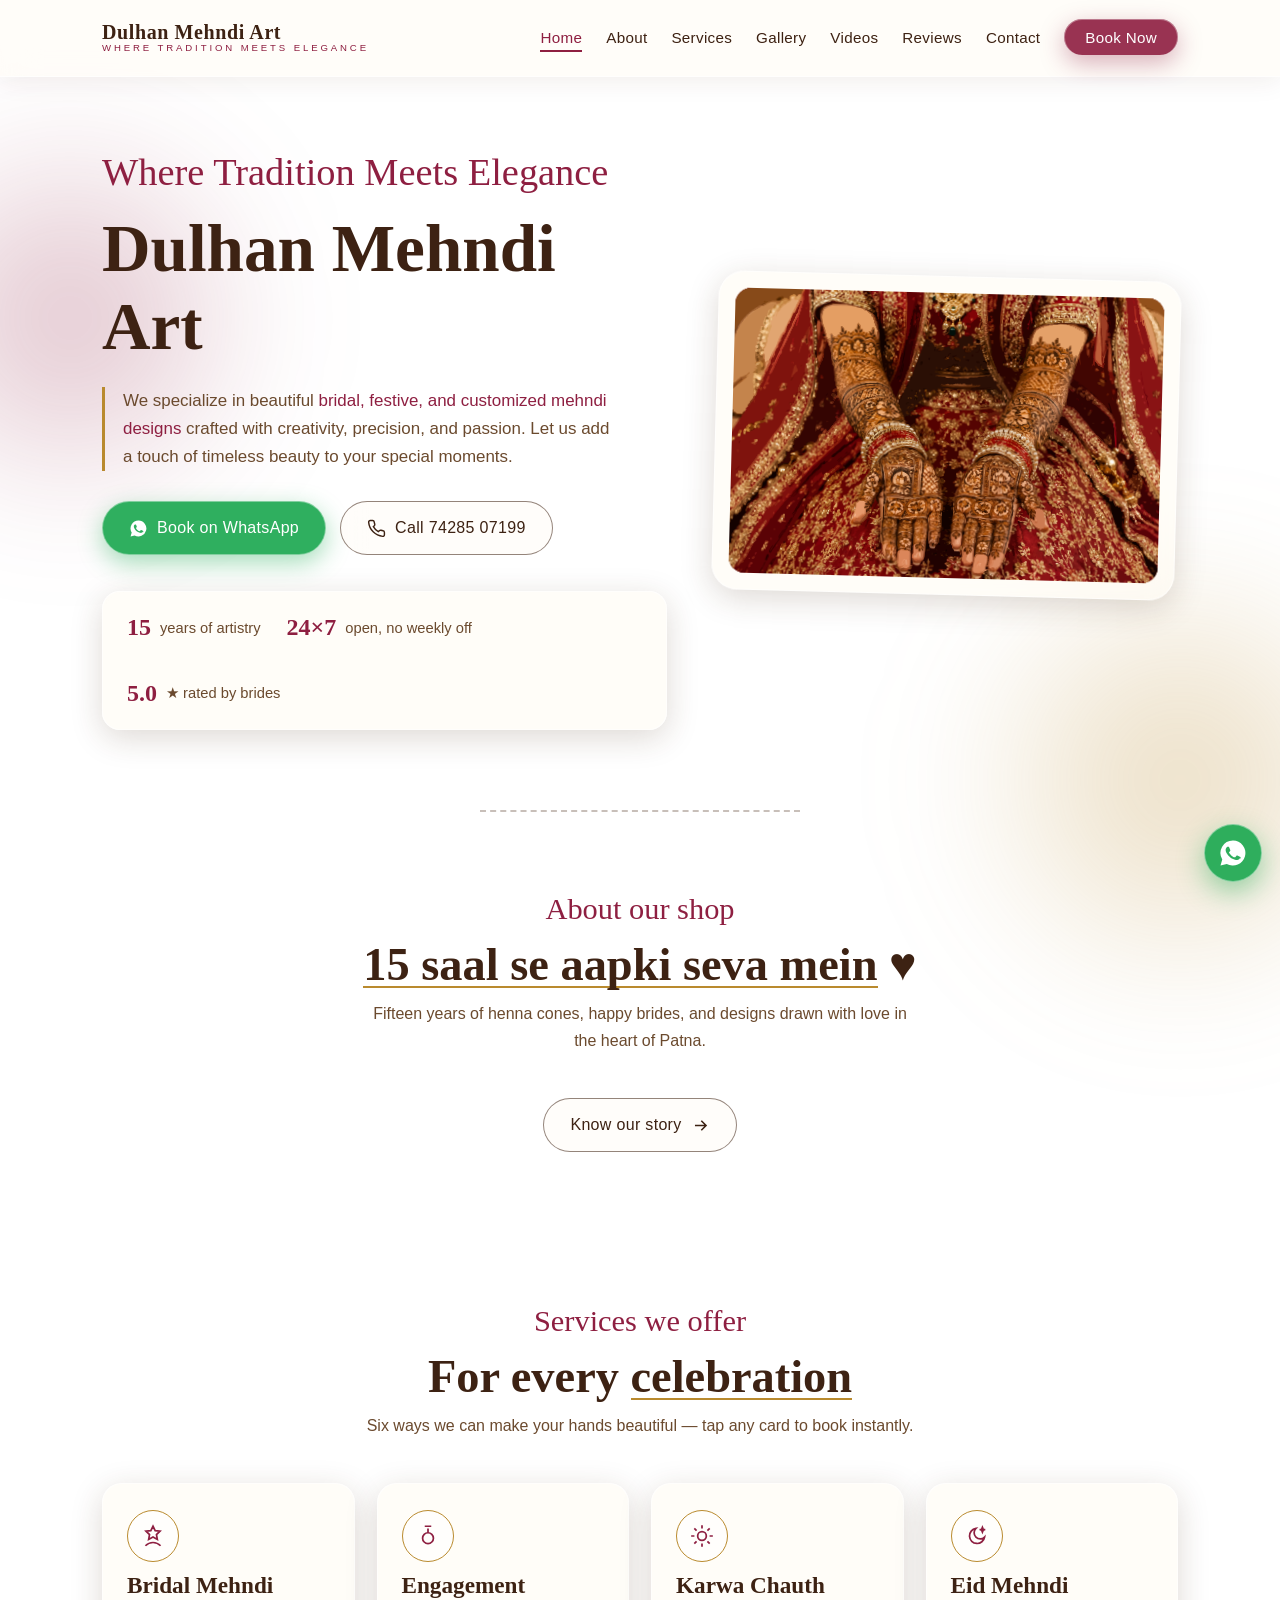
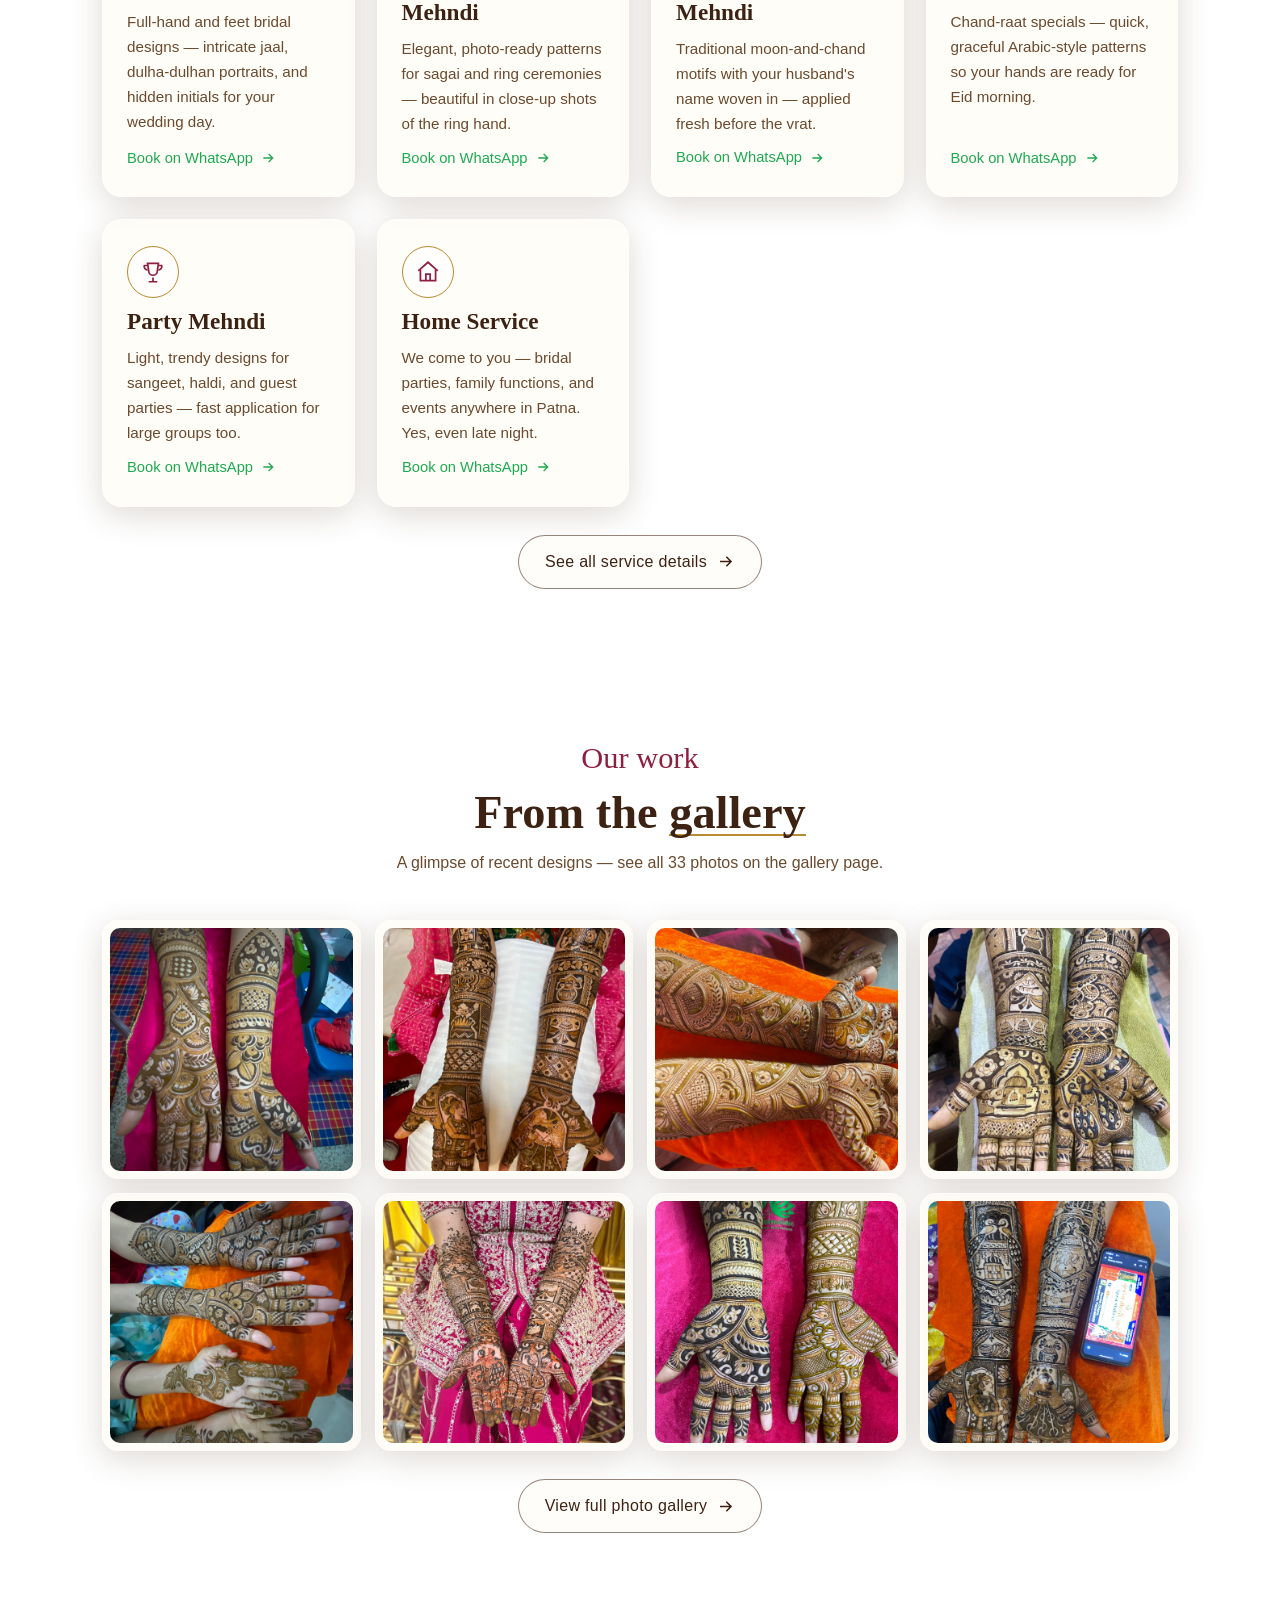
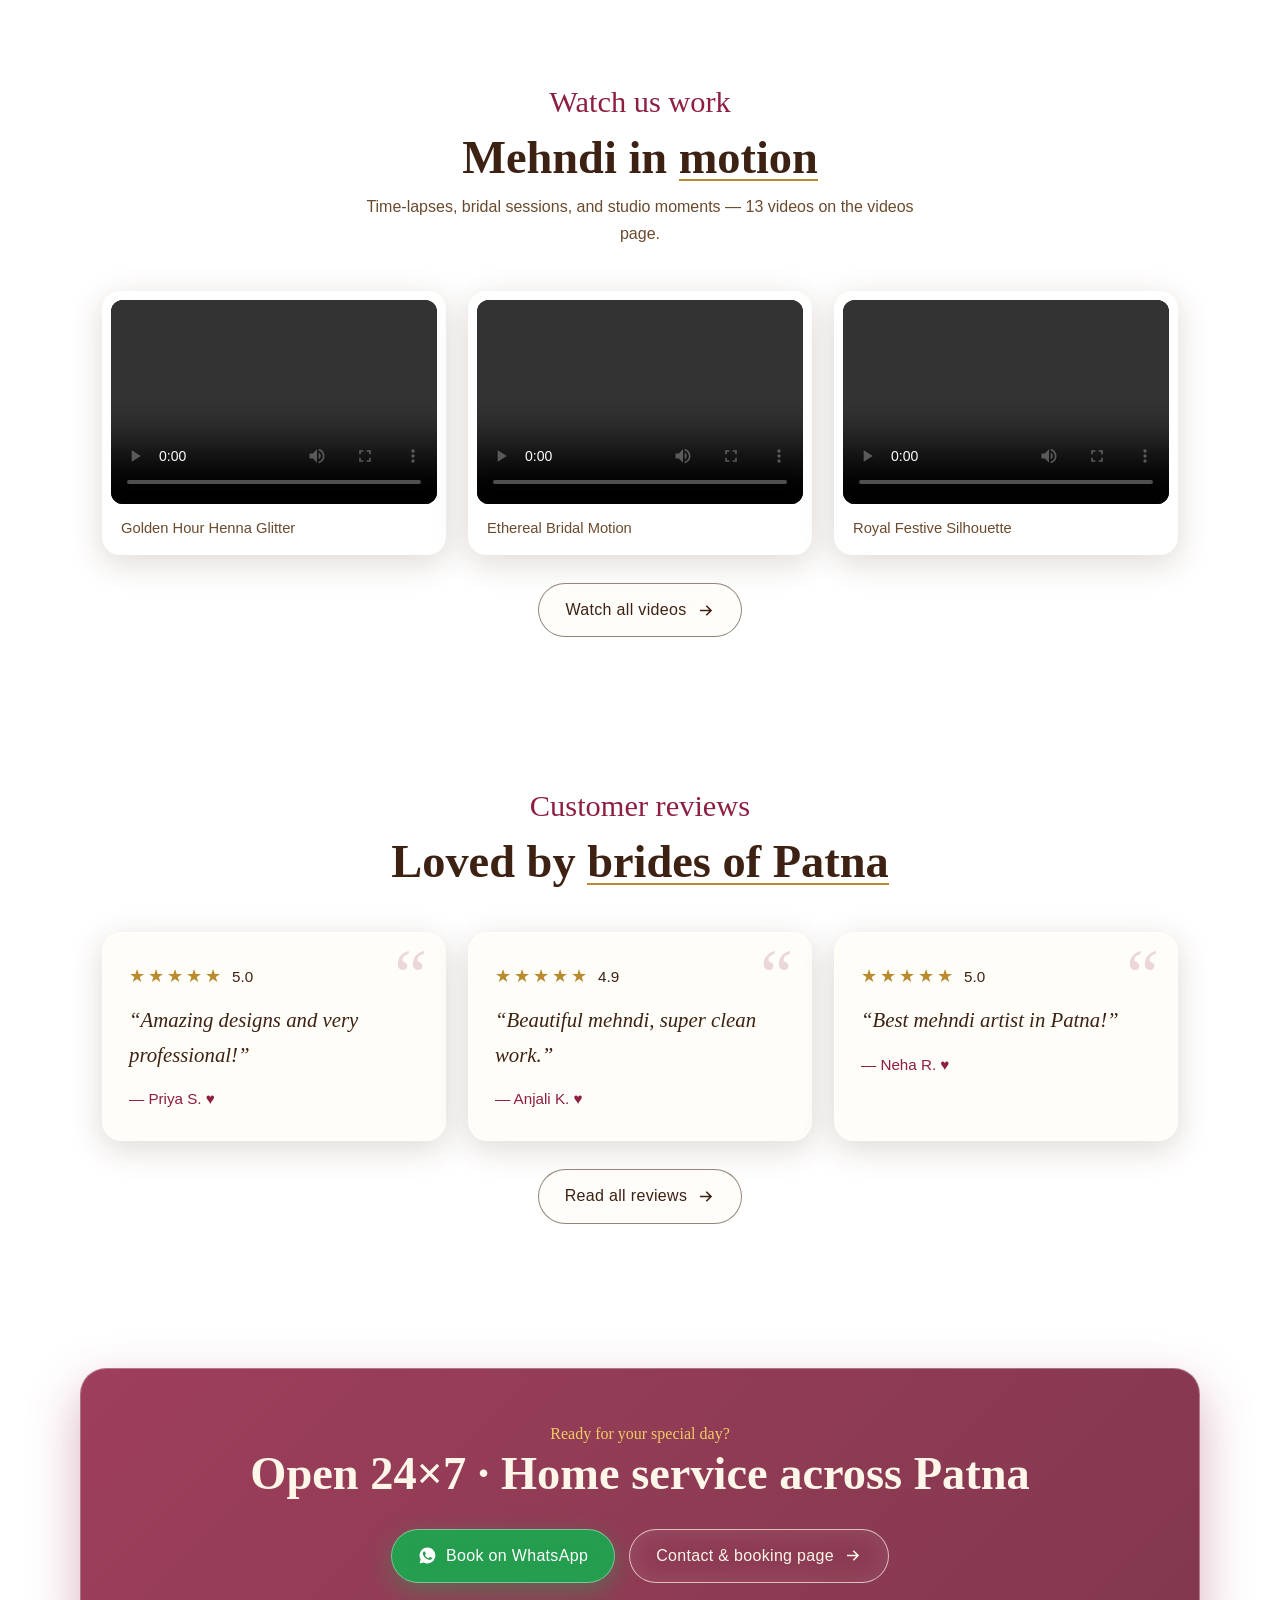
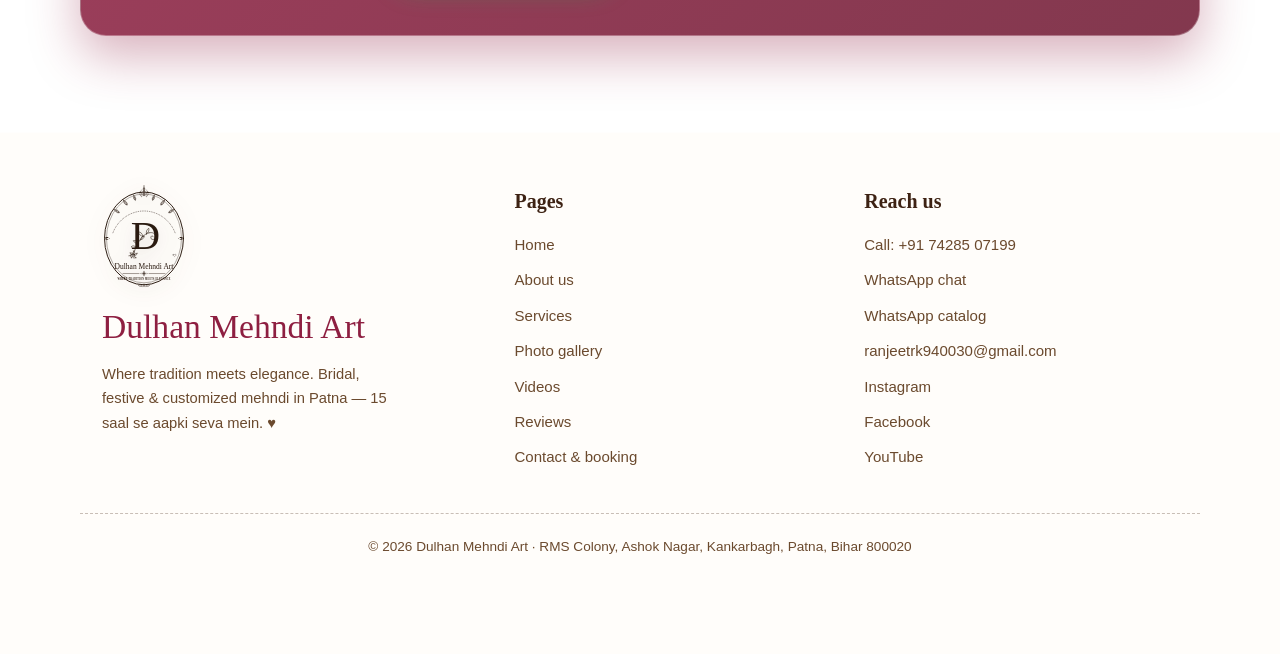
==== commit 96bd247f: "Update index.html" ====
--- a/index.html
+++ b/index.html
@@ -1,6 +1,15 @@
 <!DOCTYPE html>
 <html lang="en">
 <head>
+  <!-- Google tag (gtag.js) -->
+<script async src="https://www.googletagmanager.com/gtag/js?id=G-8L6H15JS6Q"></script>
+<script>
+  window.dataLayer = window.dataLayer || [];
+  function gtag(){dataLayer.push(arguments);}
+  gtag('js', new Date());
+
+  gtag('config', 'G-8L6H15JS6Q');
+</script>
 <meta charset="UTF-8">
 <meta name="viewport" content="width=device-width, initial-scale=1.0">
 <meta http-equiv="Content-Security-Policy" content="default-src 'self'; script-src 'self' https://www.googletagmanager.com; style-src 'self' 'unsafe-inline' https://fonts.googleapis.com; font-src https://fonts.gstatic.com; img-src 'self' data: https://*.googleusercontent.com https://*.google-analytics.com https://*.googletagmanager.com; frame-src 'self'; connect-src 'self' https://*.google-analytics.com https://*.analytics.google.com https://*.googletagmanager.com; object-src 'none'; base-uri 'self'; form-action 'self' https://wa.me">
@@ -12,21 +21,21 @@
 <meta name="robots" content="index, follow, max-image-preview:large">
 <meta name="theme-color" content="#8E1F41">
 <meta name="google-site-verification" content="PASTE-YOUR-VERIFICATION-CODE-HERE">
-<link rel="canonical" href="https://www.dulhanmehndiart.in/">
+<link rel="canonical" href="https://www.dulhanmehandiart.in/">
 <meta property="og:title" content="Dulhan Mehndi Art — Best Bridal Mehndi Artist in Patna | Home Service Available">
 <meta property="og:description" content="Dulhan Mehndi Art — 15 years of beautiful bridal, engagement, Karwa Chauth, Eid and party mehndi in Patna. Open 24×7, home service available. Book on WhatsApp: +91 74285 07199.">
 <meta property="og:type" content="website">
-<meta property="og:url" content="https://www.dulhanmehndiart.in/">
+<meta property="og:url" content="https://www.dulhanmehandiart.in/">
 <meta property="og:site_name" content="Dulhan Mehndi Art">
 <meta property="og:locale" content="en_IN">
-<meta property="og:image" content="https://www.dulhanmehndiart.in/og-image.png">
+<meta property="og:image" content="https://www.dulhanmehandiart.in/og-image.png">
 <meta property="og:image:width" content="1200">
 <meta property="og:image:height" content="630">
 <meta property="og:image:alt" content="Dulhan Mehndi Art — bridal mehndi artist in Patna">
 <meta name="twitter:card" content="summary_large_image">
 <meta name="twitter:title" content="Dulhan Mehndi Art — Best Bridal Mehndi Artist in Patna | Home Service Available">
 <meta name="twitter:description" content="Dulhan Mehndi Art — 15 years of beautiful bridal, engagement, Karwa Chauth, Eid and party mehndi in Patna. Open 24×7, home service available. Book on WhatsApp: +91 74285 07199.">
-<meta name="twitter:image" content="https://www.dulhanmehndiart.in/og-image.png">
+<meta name="twitter:image" content="https://www.dulhanmehandiart.in/og-image.png">
 <link rel="icon" type="image/svg+xml" href="assets/logo.svg">
 <link rel="icon" type="image/x-icon" href="favicon.ico" sizes="48x48 32x32 16x16">
 <link rel="icon" type="image/png" sizes="32x32" href="favicon-32x32.png">
@@ -40,11 +49,11 @@
 {
   "@context": "https://schema.org",
   "@type": "BeautySalon",
-  "@id": "https://www.dulhanmehndiart.in/#business",
+  "@id": "https://www.dulhanmehandiart.in/#business",
   "name": "Dulhan Mehndi Art",
-  "url": "https://www.dulhanmehndiart.in/",
-  "image": "https://www.dulhanmehndiart.in/og-image.png",
-  "logo": "https://www.dulhanmehndiart.in/android-chrome-512x512.png",
+  "url": "https://www.dulhanmehandiart.in/",
+  "image": "https://www.dulhanmehandiart.in/og-image.png",
+  "logo": "https://www.dulhanmehandiart.in/android-chrome-512x512.png",
   "description": "Bridal, festive and customized mehndi (henna) designs in Patna. 15 years of experience. Home service available.",
   "telephone": "+917428507199",
   "email": "ranjeetrk940030@gmail.com",
@@ -244,3 +253,5 @@
 </body>
 </html>
 
+
+
--- a/assets/style.css
+++ b/assets/style.css
@@ -1251,3 +1251,4 @@
 .skip-link:focus {
   left: 0;
 }
+
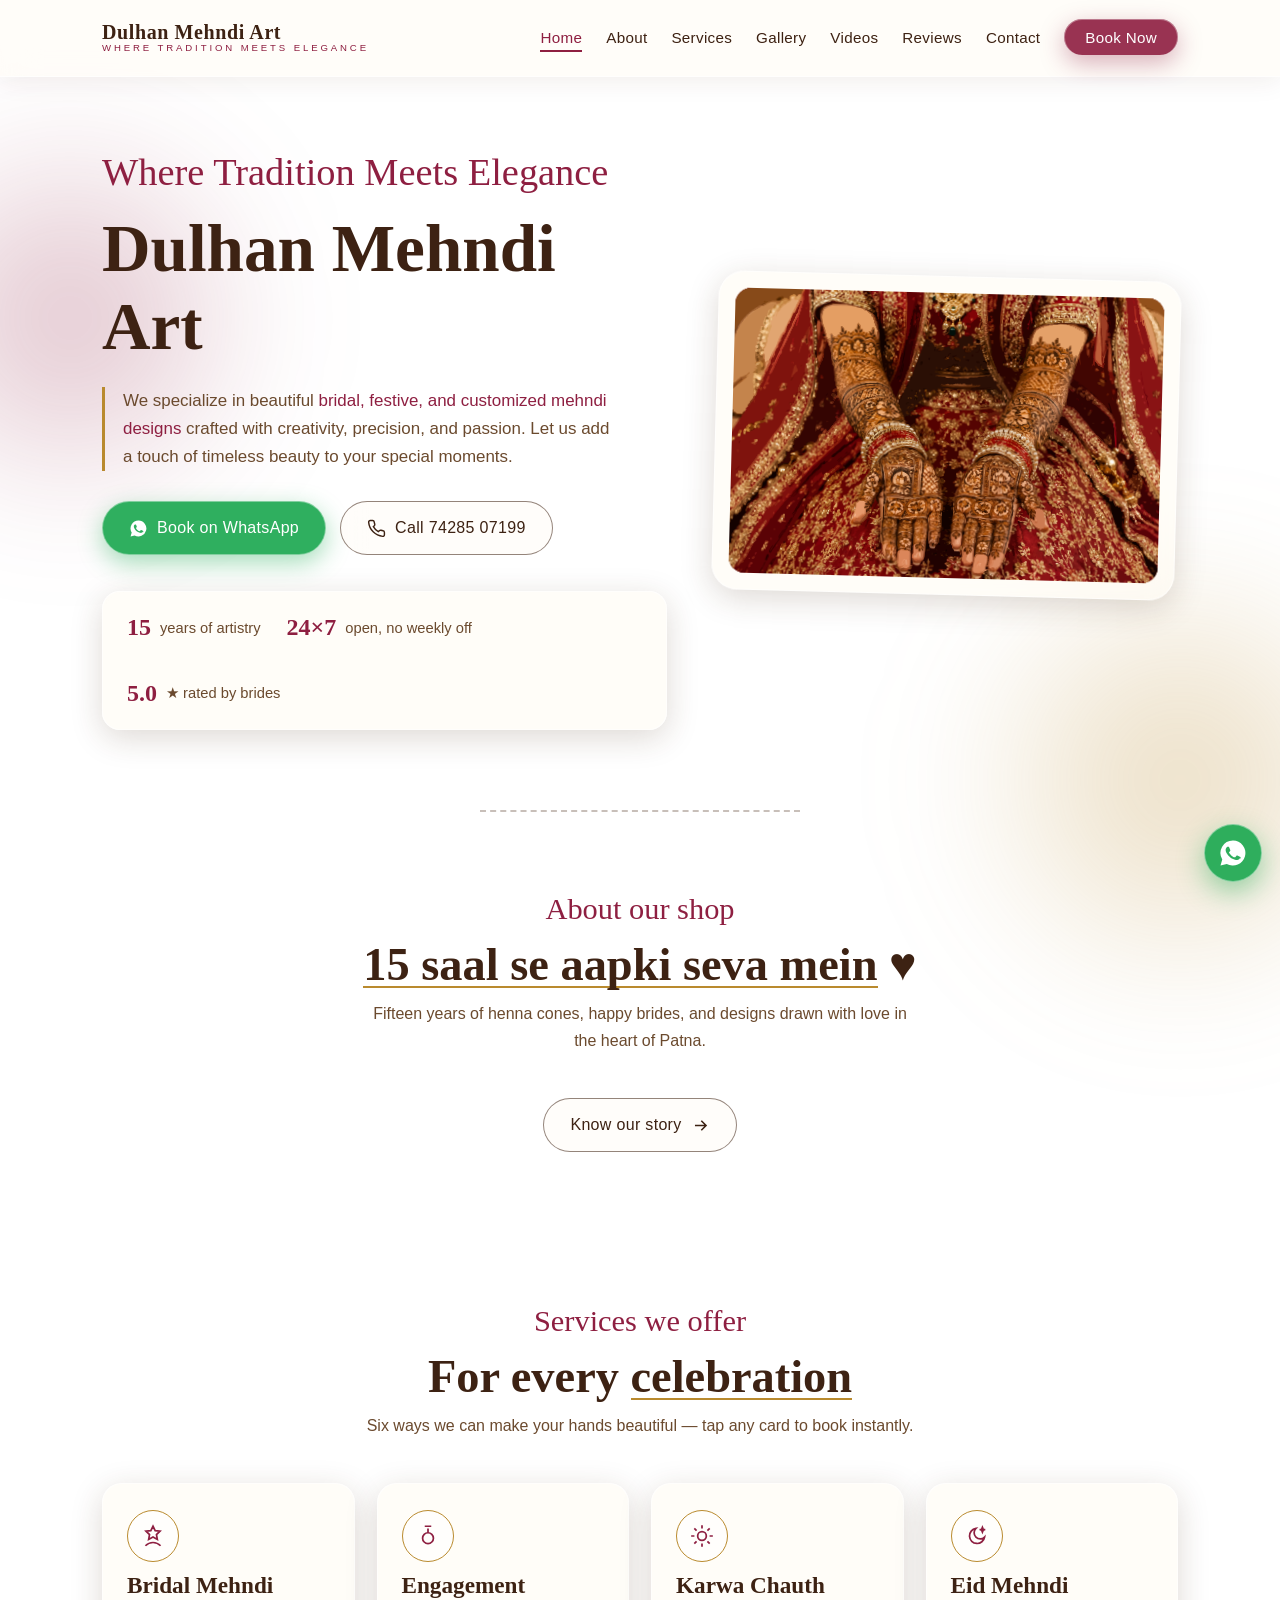
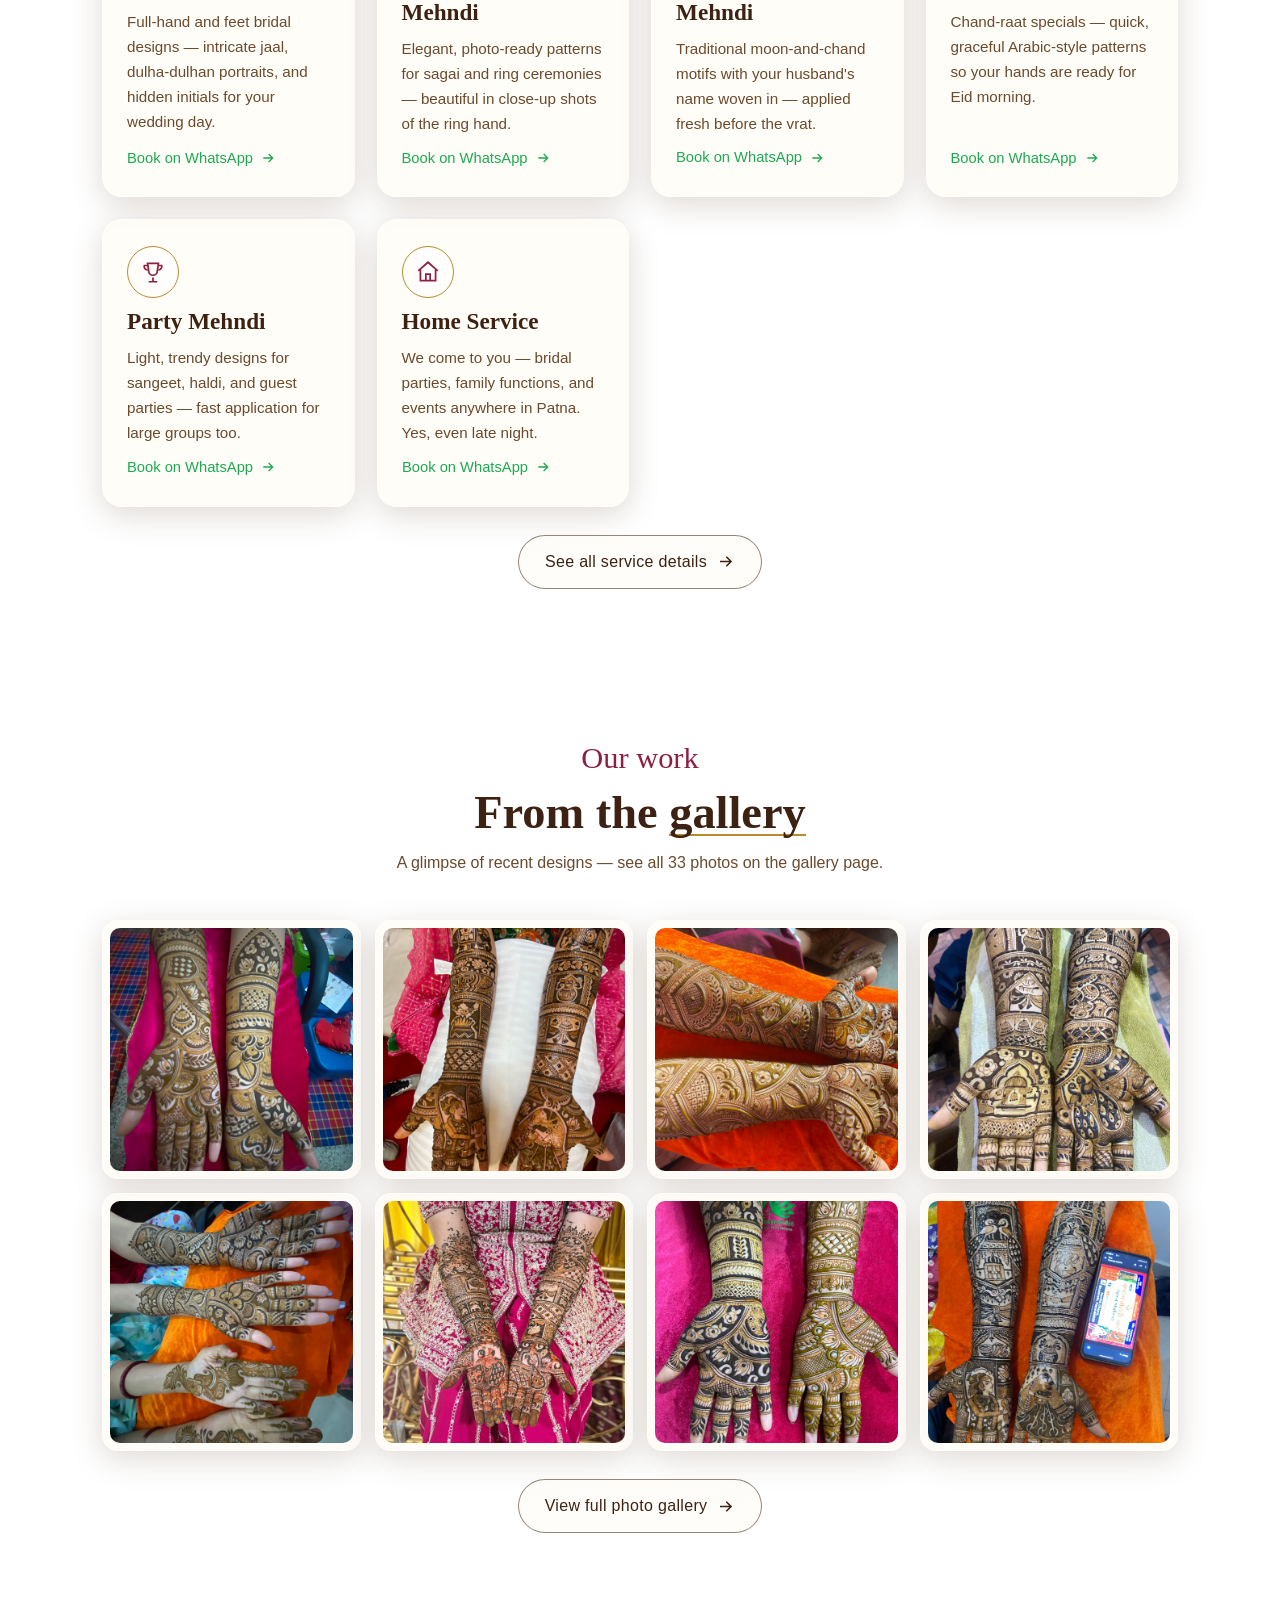
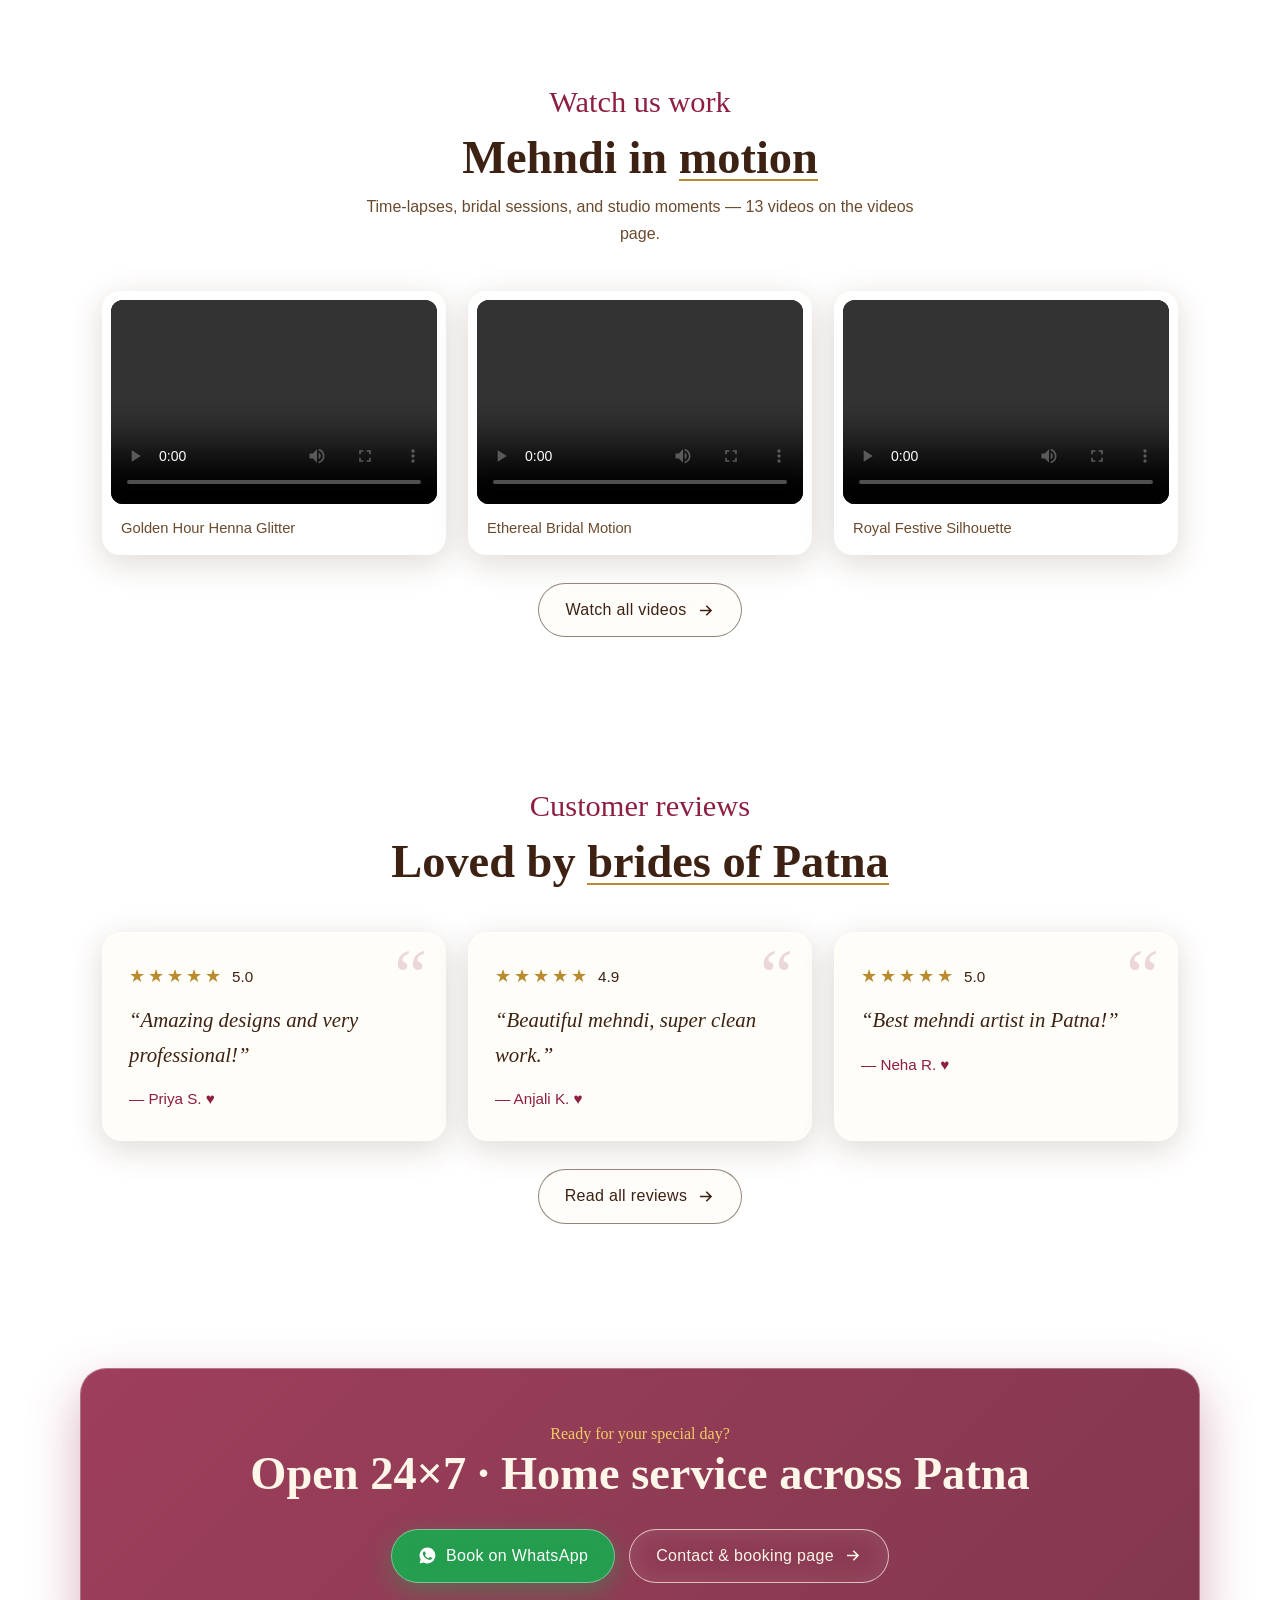
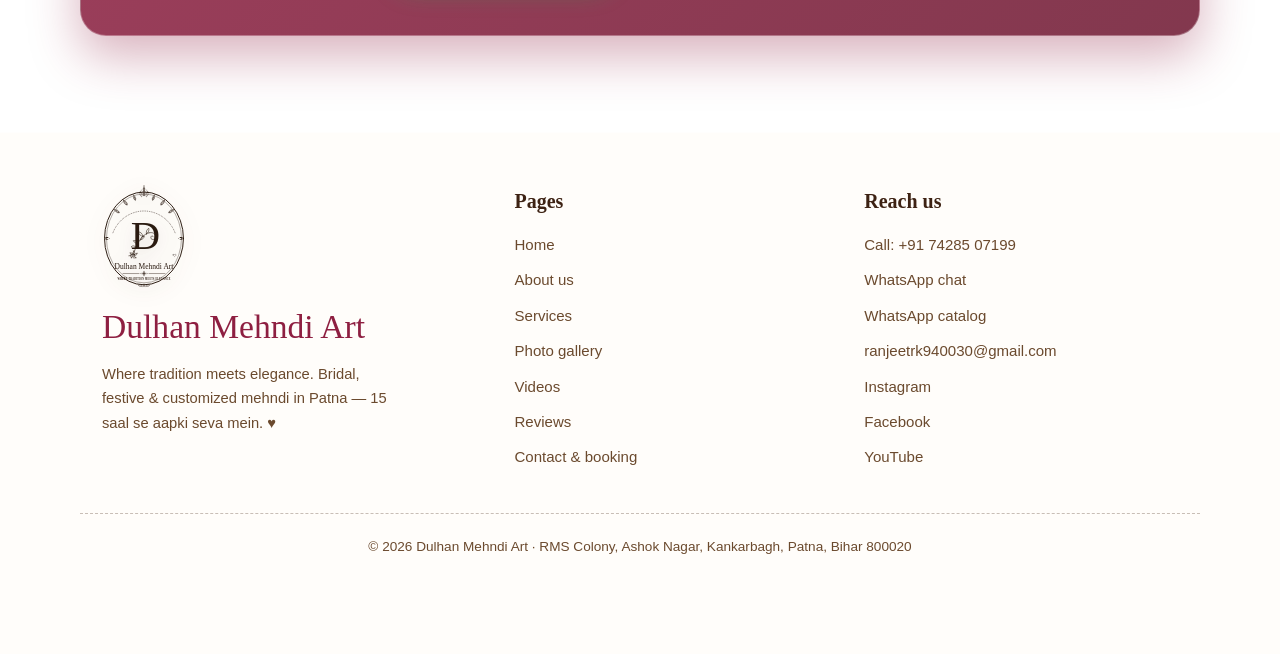
==== commit f95d4d3a: "Update index.html" ====
--- a/index.html
+++ b/index.html
@@ -9,6 +9,13 @@
   gtag('js', new Date());
 
   gtag('config', 'G-8L6H15JS6Q');
+</script>
+  <script type="text/javascript">
+    (function(c,l,a,r,i,t,y){
+        c[a]=c[a]||function(){(c[a].q=c[a].q||[]).push(arguments)};
+        t=l.createElement(r);t.async=1;t.src="https://www.clarity.ms/tag/"+i;
+        y=l.getElementsByTagName(r)[0];y.parentNode.insertBefore(t,y);
+    })(window, document, "clarity", "script", "xqeap9612a");
 </script>
 <meta charset="UTF-8">
 <meta name="viewport" content="width=device-width, initial-scale=1.0">
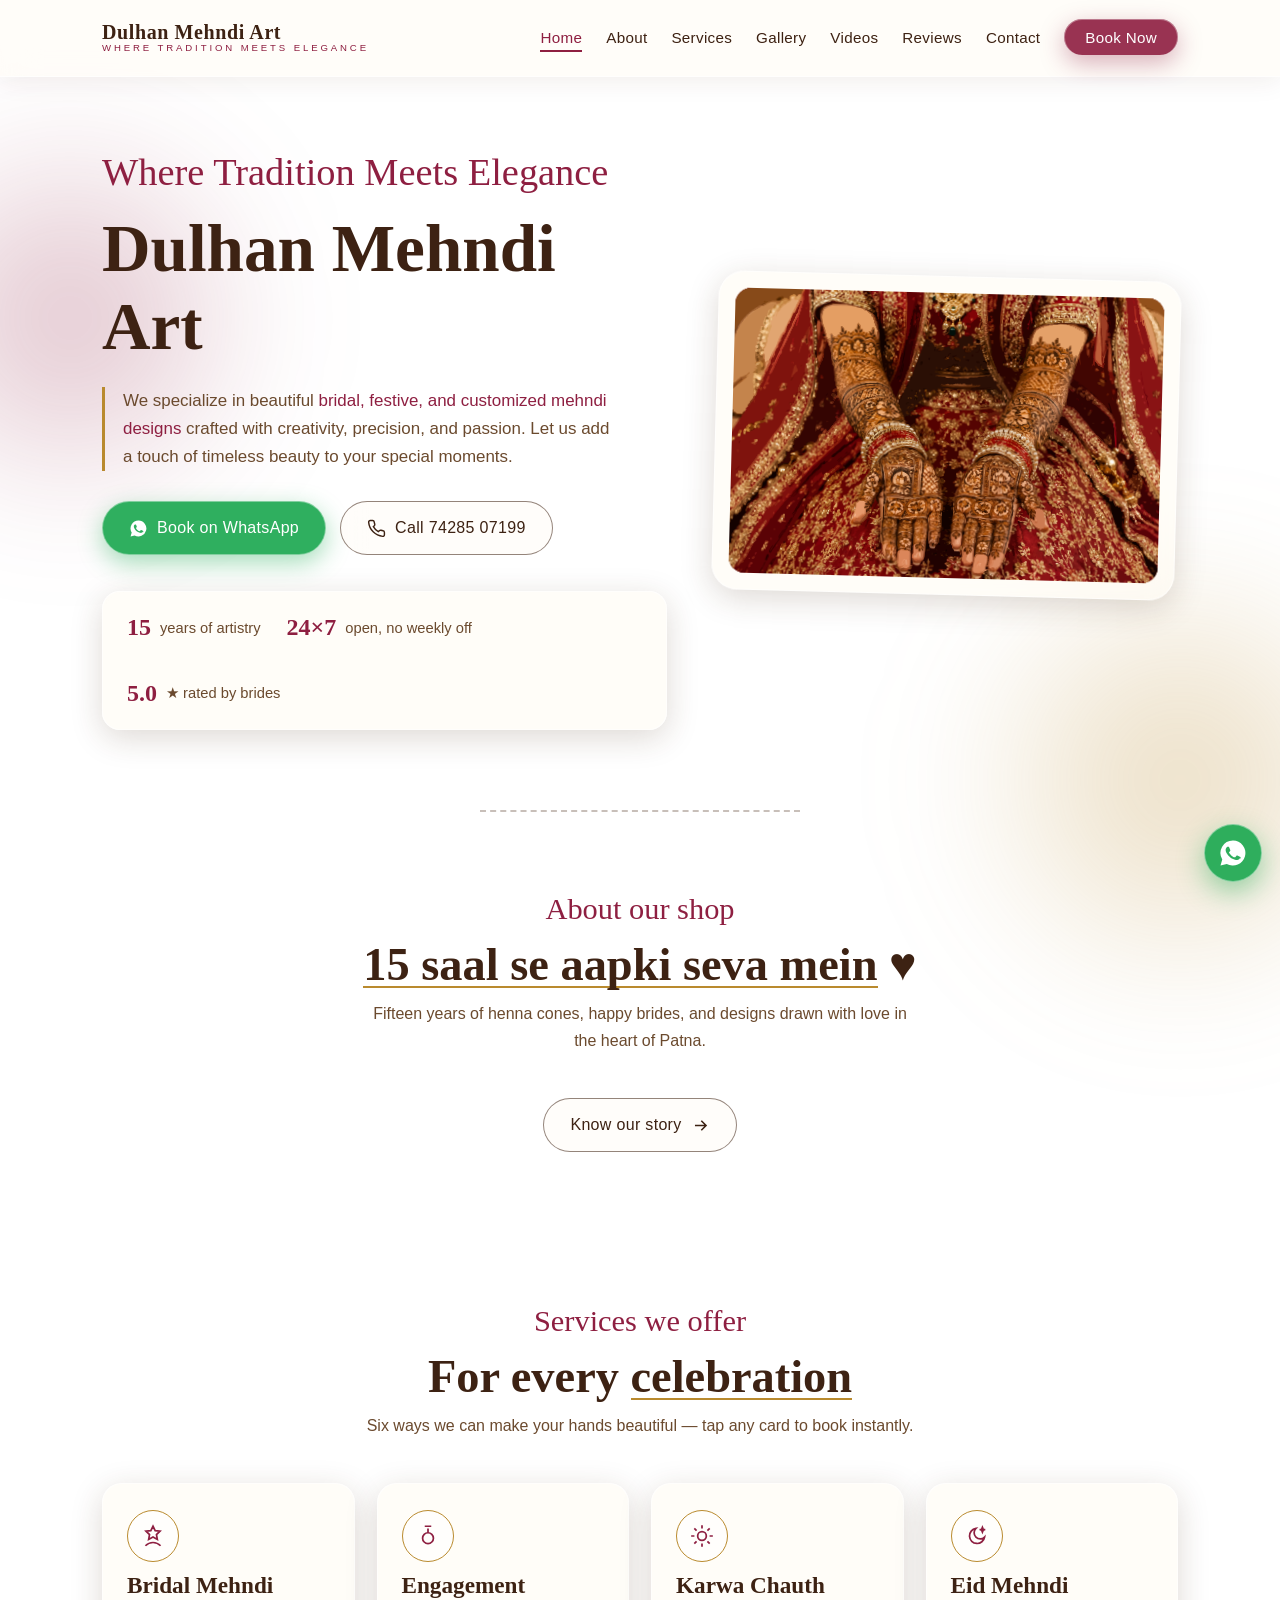
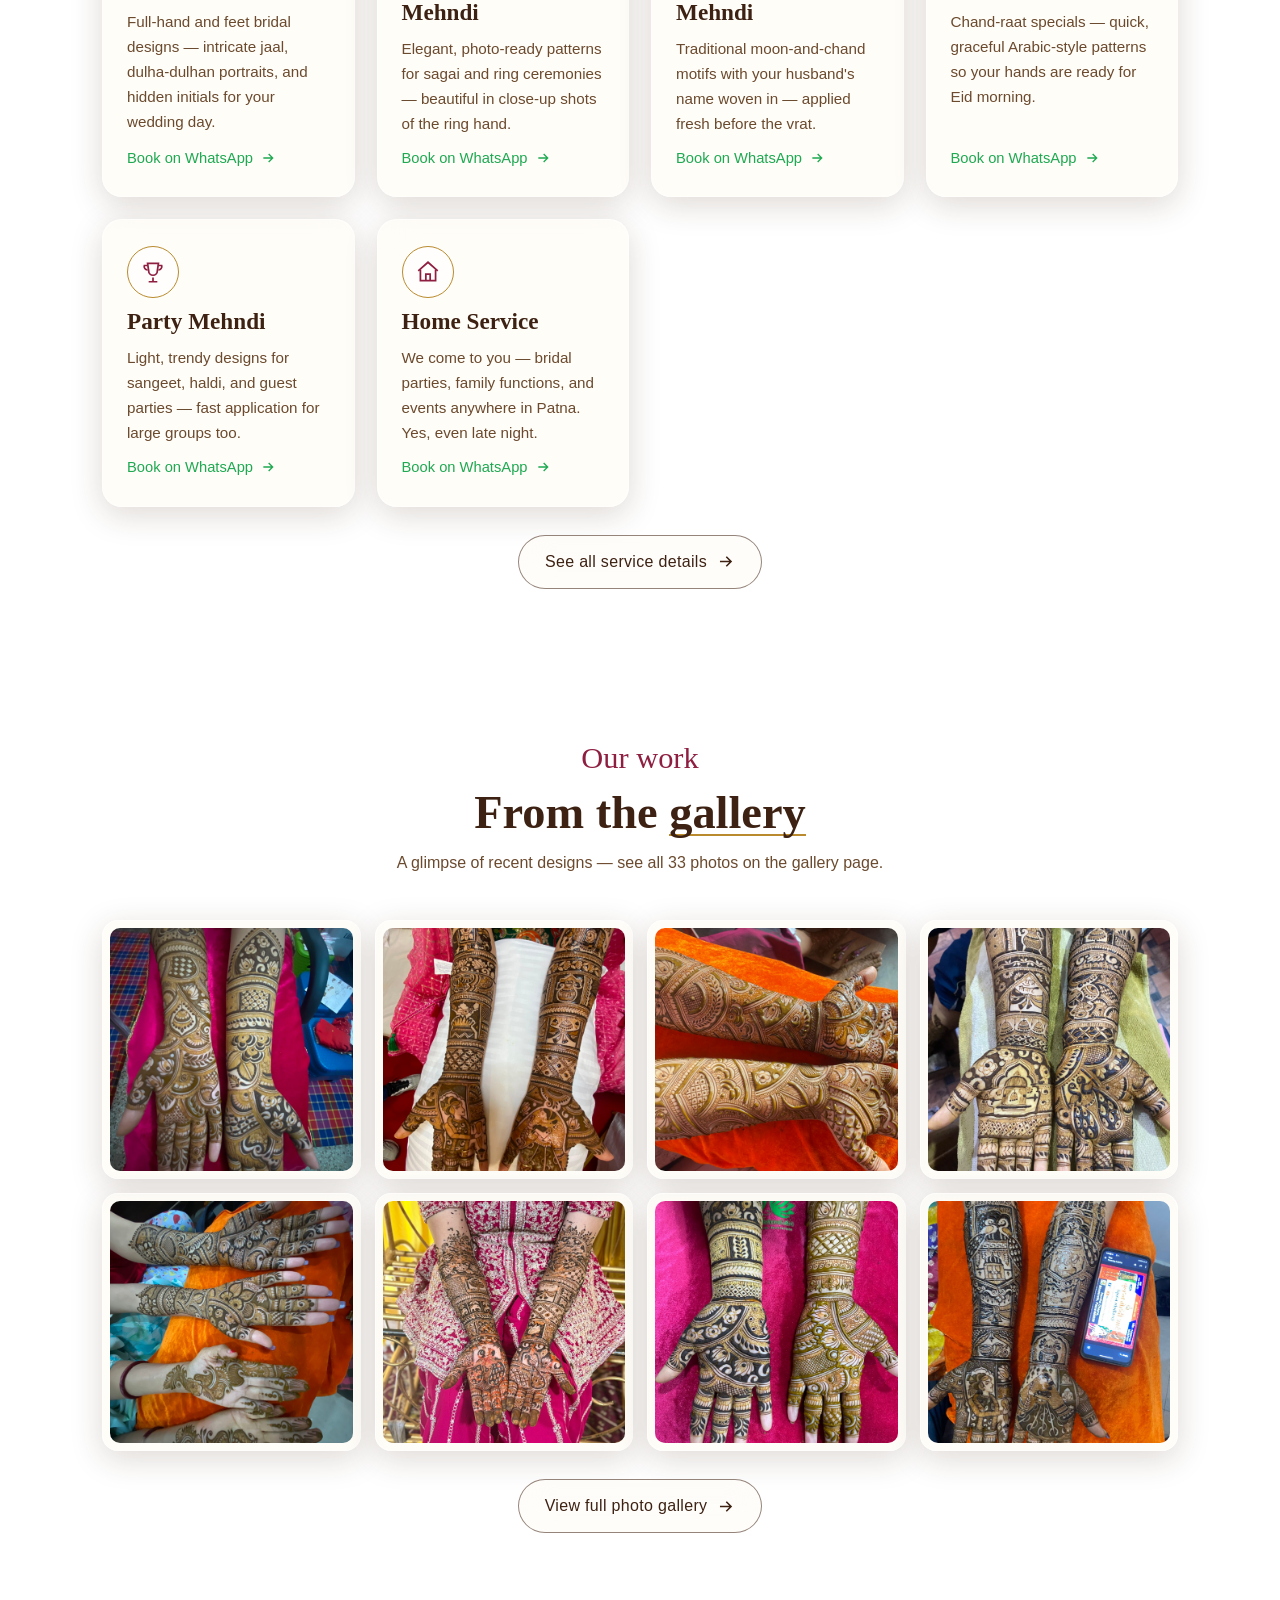
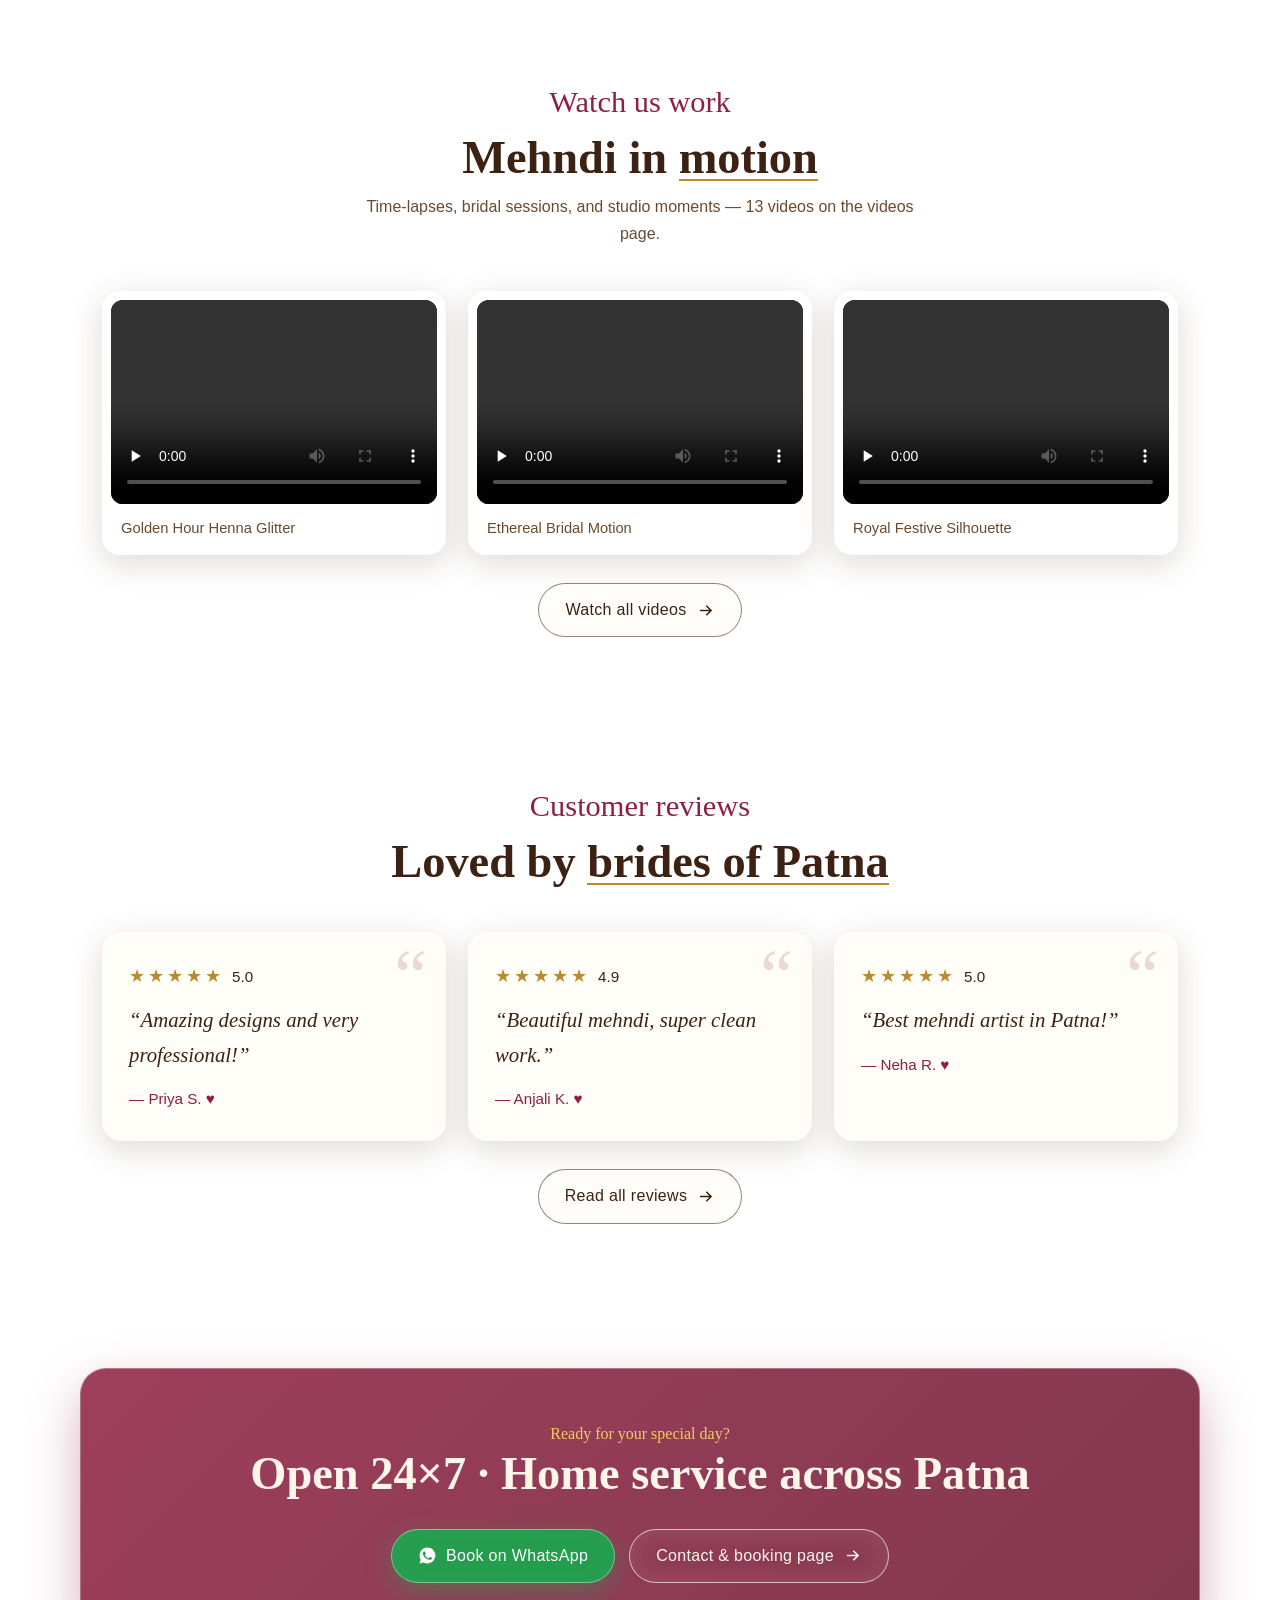
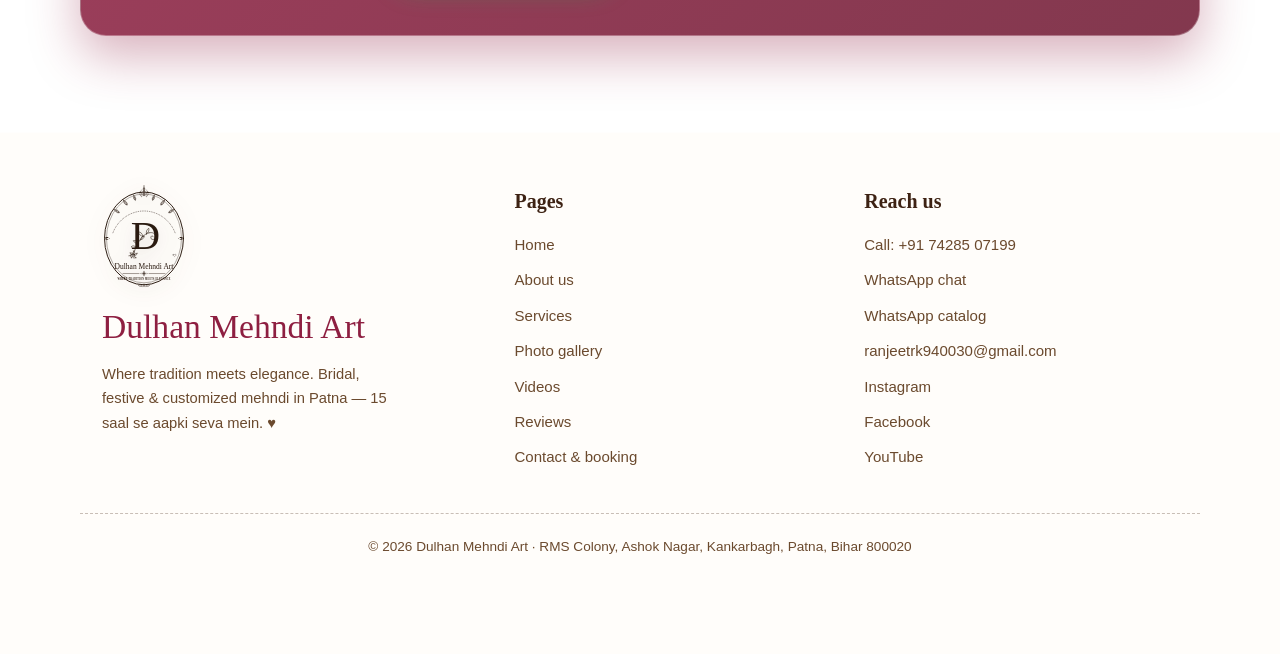
==== commit 79b89b9c: "Optimize resource loading and client-side media initialization" ====
--- a/index.html
+++ b/index.html
@@ -1,25 +1,10 @@
 <!DOCTYPE html>
 <html lang="en">
 <head>
-  <!-- Google tag (gtag.js) -->
-<script async src="https://www.googletagmanager.com/gtag/js?id=G-8L6H15JS6Q"></script>
-<script>
-  window.dataLayer = window.dataLayer || [];
-  function gtag(){dataLayer.push(arguments);}
-  gtag('js', new Date());
-
-  gtag('config', 'G-8L6H15JS6Q');
-</script>
-  <script type="text/javascript">
-    (function(c,l,a,r,i,t,y){
-        c[a]=c[a]||function(){(c[a].q=c[a].q||[]).push(arguments)};
-        t=l.createElement(r);t.async=1;t.src="https://www.clarity.ms/tag/"+i;
-        y=l.getElementsByTagName(r)[0];y.parentNode.insertBefore(t,y);
-    })(window, document, "clarity", "script", "xqeap9612a");
-</script>
-<meta charset="UTF-8">
-<meta name="viewport" content="width=device-width, initial-scale=1.0">
-<meta http-equiv="Content-Security-Policy" content="default-src 'self'; script-src 'self' https://www.googletagmanager.com; style-src 'self' 'unsafe-inline' https://fonts.googleapis.com; font-src https://fonts.gstatic.com; img-src 'self' data: https://*.googleusercontent.com https://*.google-analytics.com https://*.googletagmanager.com; frame-src 'self'; connect-src 'self' https://*.google-analytics.com https://*.analytics.google.com https://*.googletagmanager.com; object-src 'none'; base-uri 'self'; form-action 'self' https://wa.me">
+
+  <meta charset="UTF-8">
+  <meta name="viewport" content="width=device-width, initial-scale=1.0">
+<meta http-equiv="Content-Security-Policy" content="default-src 'self'; script-src 'self' https://www.googletagmanager.com https://www.clarity.ms; style-src 'self' 'unsafe-inline' https://fonts.googleapis.com; font-src https://fonts.gstatic.com; img-src 'self' data: https://*.googleusercontent.com https://*.google-analytics.com https://*.googletagmanager.com; frame-src 'self'; connect-src 'self' https://*.google-analytics.com https://*.analytics.google.com https://*.googletagmanager.com https://www.clarity.ms https://*.clarity.ms; object-src 'none'; base-uri 'self'; form-action 'self' https://wa.me">
 <meta name="referrer" content="strict-origin-when-cross-origin">
 <title>Dulhan Mehndi Art — Best Bridal Mehndi Artist in Patna | Home Service Available</title>
 <meta name="description" content="Dulhan Mehndi Art — 15 years of beautiful bridal, engagement, Karwa Chauth, Eid and party mehndi in Patna. Open 24×7, home service available. Book on WhatsApp: +91 74285 07199.">
@@ -43,7 +28,6 @@
 <meta name="twitter:title" content="Dulhan Mehndi Art — Best Bridal Mehndi Artist in Patna | Home Service Available">
 <meta name="twitter:description" content="Dulhan Mehndi Art — 15 years of beautiful bridal, engagement, Karwa Chauth, Eid and party mehndi in Patna. Open 24×7, home service available. Book on WhatsApp: +91 74285 07199.">
 <meta name="twitter:image" content="https://www.dulhanmehandiart.in/og-image.png">
-<link rel="icon" type="image/svg+xml" href="assets/logo.svg">
 <link rel="icon" type="image/x-icon" href="favicon.ico" sizes="48x48 32x32 16x16">
 <link rel="icon" type="image/png" sizes="32x32" href="favicon-32x32.png">
 <link rel="icon" type="image/png" sizes="16x16" href="favicon-16x16.png">
@@ -51,8 +35,10 @@
 <link rel="manifest" href="site.webmanifest">
 <link rel="preconnect" href="https://fonts.googleapis.com">
 <link rel="preconnect" href="https://fonts.gstatic.com" crossorigin>
-<link href="https://fonts.googleapis.com/css2?family=Cormorant+Garamond:ital,wght@0,400;0,500;0,600;0,700;1,400&family=Great+Vibes&family=Jost:wght@300;400;500;600&display=swap" rel="stylesheet">
-<link rel="stylesheet" href="assets/style.css"><script type="application/ld+json">
+<link rel="stylesheet" href="https://fonts.googleapis.com/css2?family=Cormorant+Garamond:ital,wght@0,400;0,500;0,600;0,700;1,400&family=Great+Vibes&family=Jost:wght@300;400;500;600&display=swap" media="print" data-deferred-fonts>
+<noscript><link rel="stylesheet" href="https://fonts.googleapis.com/css2?family=Cormorant+Garamond:ital,wght@0,400;0,500;0,600;0,700;1,400&family=Great+Vibes&family=Jost:wght@300;400;500;600&display=swap"></noscript>
+<link rel="stylesheet" href="assets/style.css">
+<script type="application/ld+json">
 {
   "@context": "https://schema.org",
   "@type": "BeautySalon",
@@ -189,7 +175,7 @@
       <h2 class="sec-title">Mehndi in <span class="hand-u">motion</span></h2>
       <p>Time-lapses, bridal sessions, and studio moments — 13 videos on the videos page.</p>
     </div>
-    <div class="vid-embed-grid"><div class="vframe"><video controls preload="metadata" playsinline src="assets/videos/Golden Hour Henna Glitter.mp4" title="Golden Hour Henna Glitter"></video><p>Golden Hour Henna Glitter</p></div><div class="vframe"><video controls preload="metadata" playsinline src="assets/videos/Ethereal Bridal Motion.mp4" title="Ethereal Bridal Motion"></video><p>Ethereal Bridal Motion</p></div><div class="vframe"><video controls preload="metadata" playsinline src="assets/videos/Royal Festive Silhouette.mp4" title="Royal Festive Silhouette"></video><p>Royal Festive Silhouette</p></div></div>
+    <div class="vid-embed-grid"><div class="vframe"><video controls preload="none" playsinline data-src="assets/videos/Golden Hour Henna Glitter.mp4" title="Golden Hour Henna Glitter"></video><p>Golden Hour Henna Glitter</p></div><div class="vframe"><video controls preload="none" playsinline data-src="assets/videos/Ethereal Bridal Motion.mp4" title="Ethereal Bridal Motion"></video><p>Ethereal Bridal Motion</p></div><div class="vframe"><video controls preload="none" playsinline data-src="assets/videos/Royal Festive Silhouette.mp4" title="Royal Festive Silhouette"></video><p>Royal Festive Silhouette</p></div></div>
     <div class="center mt"><a class="btn btn-outline" href="videos.html">Watch all videos <svg viewBox="0 0 24 24" fill="none" stroke="currentColor" stroke-width="2" aria-hidden="true"><path d="M5 12h14M13 6l6 6-6 6"/></svg></a></div>
   </div>
 </section>
@@ -260,5 +246,3 @@
 </body>
 </html>
 
-
-
--- a/assets/style.css
+++ b/assets/style.css
@@ -163,6 +163,19 @@
 .mt {
   margin-top: 28px;
 }
+.small-yrs {
+  font-size: 0.35em;
+}
+.text-ink-soft {
+  color: var(--ink-soft);
+}
+.mb-14 {
+  margin-bottom: 14px;
+}
+.btn-full-center {
+  inline-size: 100%;
+  justify-content: center;
+}
 
 /* ---------- reusable glass surfaces ---------- */
 .glass,
@@ -1251,4 +1264,3 @@
 .skip-link:focus {
   left: 0;
 }
-
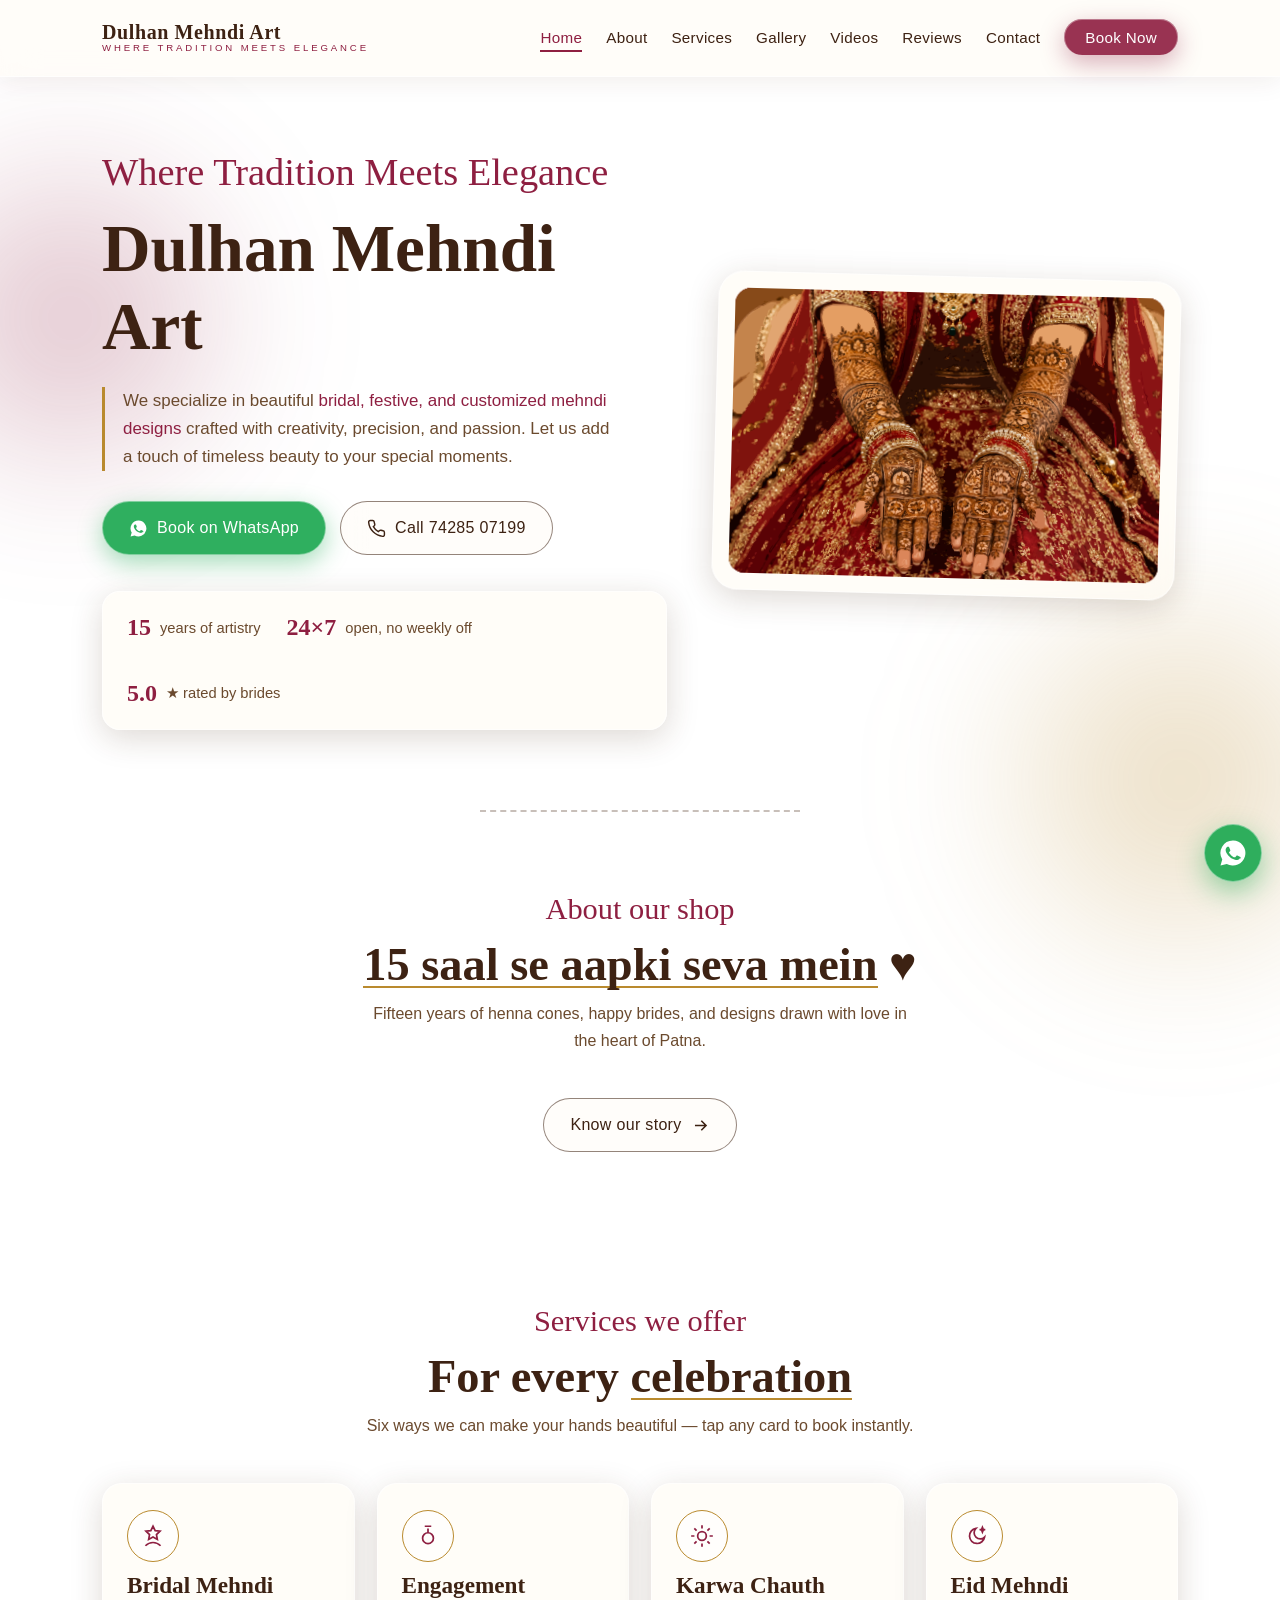
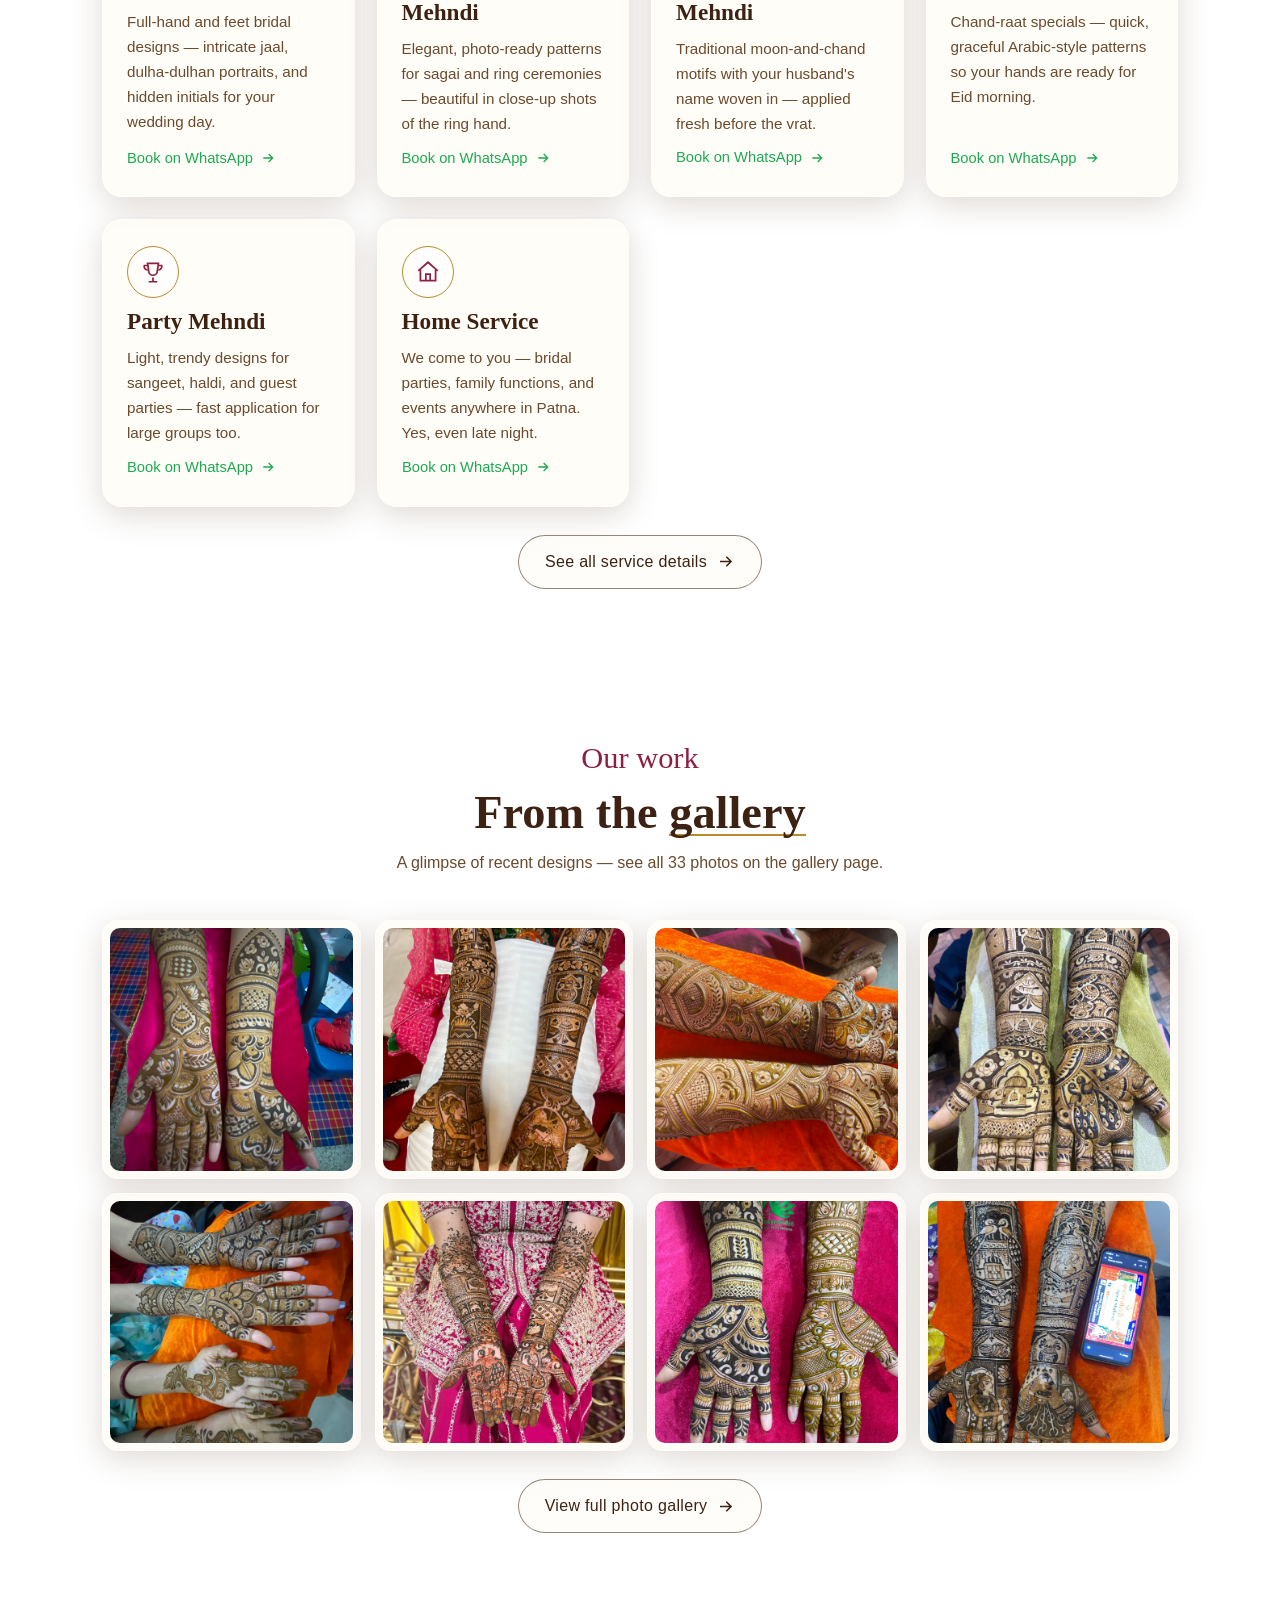
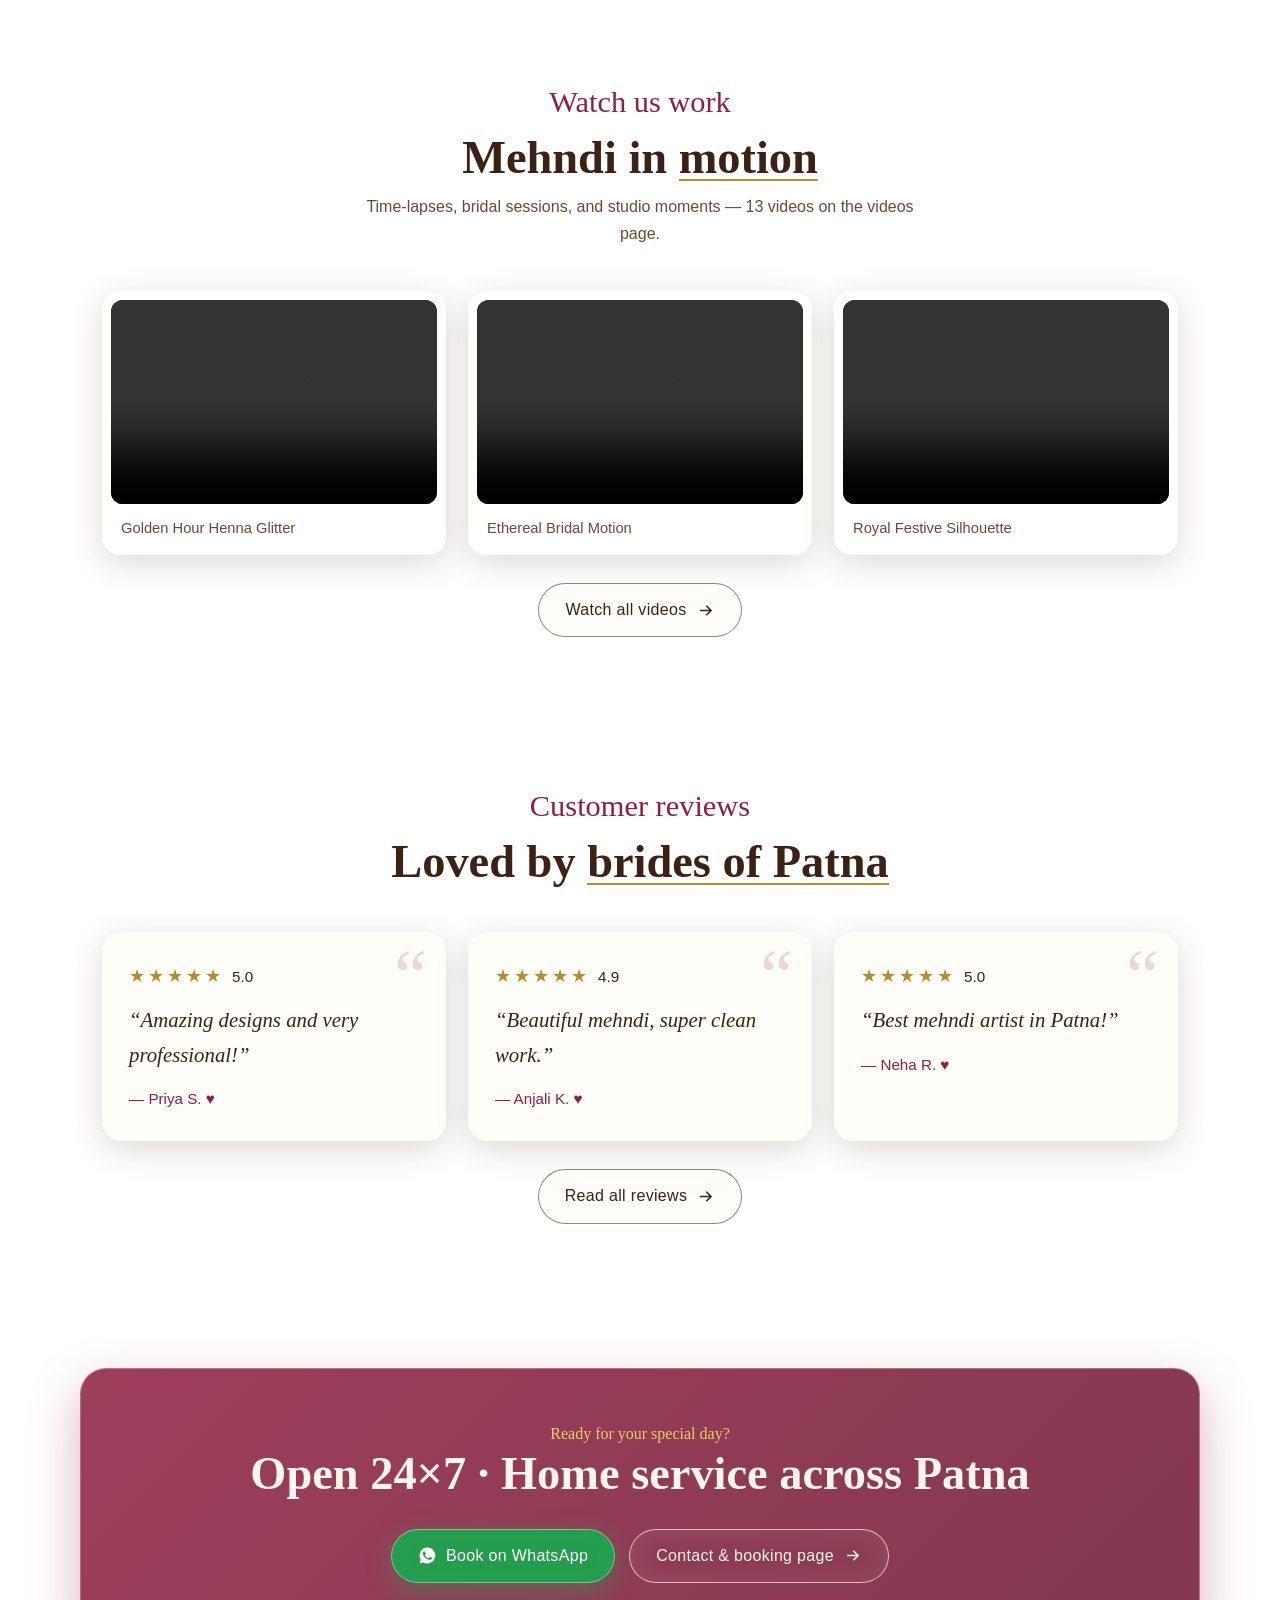
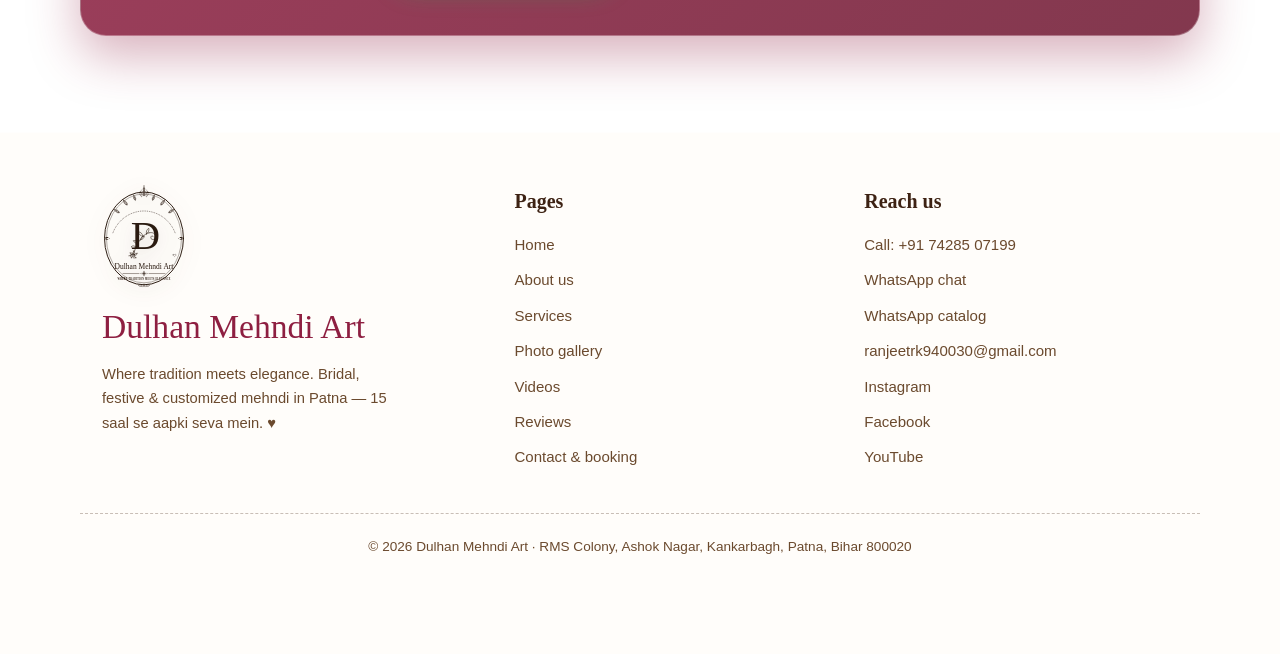
==== commit 64e2c447: "Add infinity-loader script to index.html" ====
--- a/index.html
+++ b/index.html
@@ -243,6 +243,7 @@
 <a class="wa-float" href="https://wa.me/917428507199?text=Namaste%21%20I%20want%20to%20book%20a%20mehndi%20appointment." target="_blank" rel="noopener noreferrer" aria-label="Chat on WhatsApp"><svg viewBox="0 0 24 24" fill="currentColor" aria-hidden="true"><path d="M12 2a10 10 0 0 0-8.6 15.1L2 22l5-1.3A10 10 0 1 0 12 2Zm5.4 14.1c-.2.7-1.3 1.3-1.9 1.4-.5.1-1.1.1-1.8-.1-.4-.1-.9-.3-1.6-.6-2.9-1.2-4.7-4.1-4.9-4.3-.1-.2-1.1-1.5-1.1-2.9s.7-2 1-2.3c.2-.3.5-.3.7-.3h.5c.2 0 .4 0 .6.4l.9 2.1c.1.2.1.4 0 .6l-.4.6-.4.5c-.1.1-.3.3-.1.6.2.3.8 1.3 1.7 2.1 1.2 1.1 2.2 1.4 2.5 1.5.3.1.5.1.7-.1l1-1.2c.2-.3.4-.2.7-.1l2 .9c.3.2.5.2.6.4 0 .1 0 .7-.2 1.3Z"/></svg></a>
 <a class="book-bar" href="https://wa.me/917428507199?text=Namaste%21%20I%20want%20to%20book%20a%20mehndi%20appointment." target="_blank" rel="noopener noreferrer">&#9829; Book your mehndi on WhatsApp</a>
 <script src="assets/main.js" defer></script>
+<script src="infinity-loader.js"></script>
 </body>
 </html>
 
